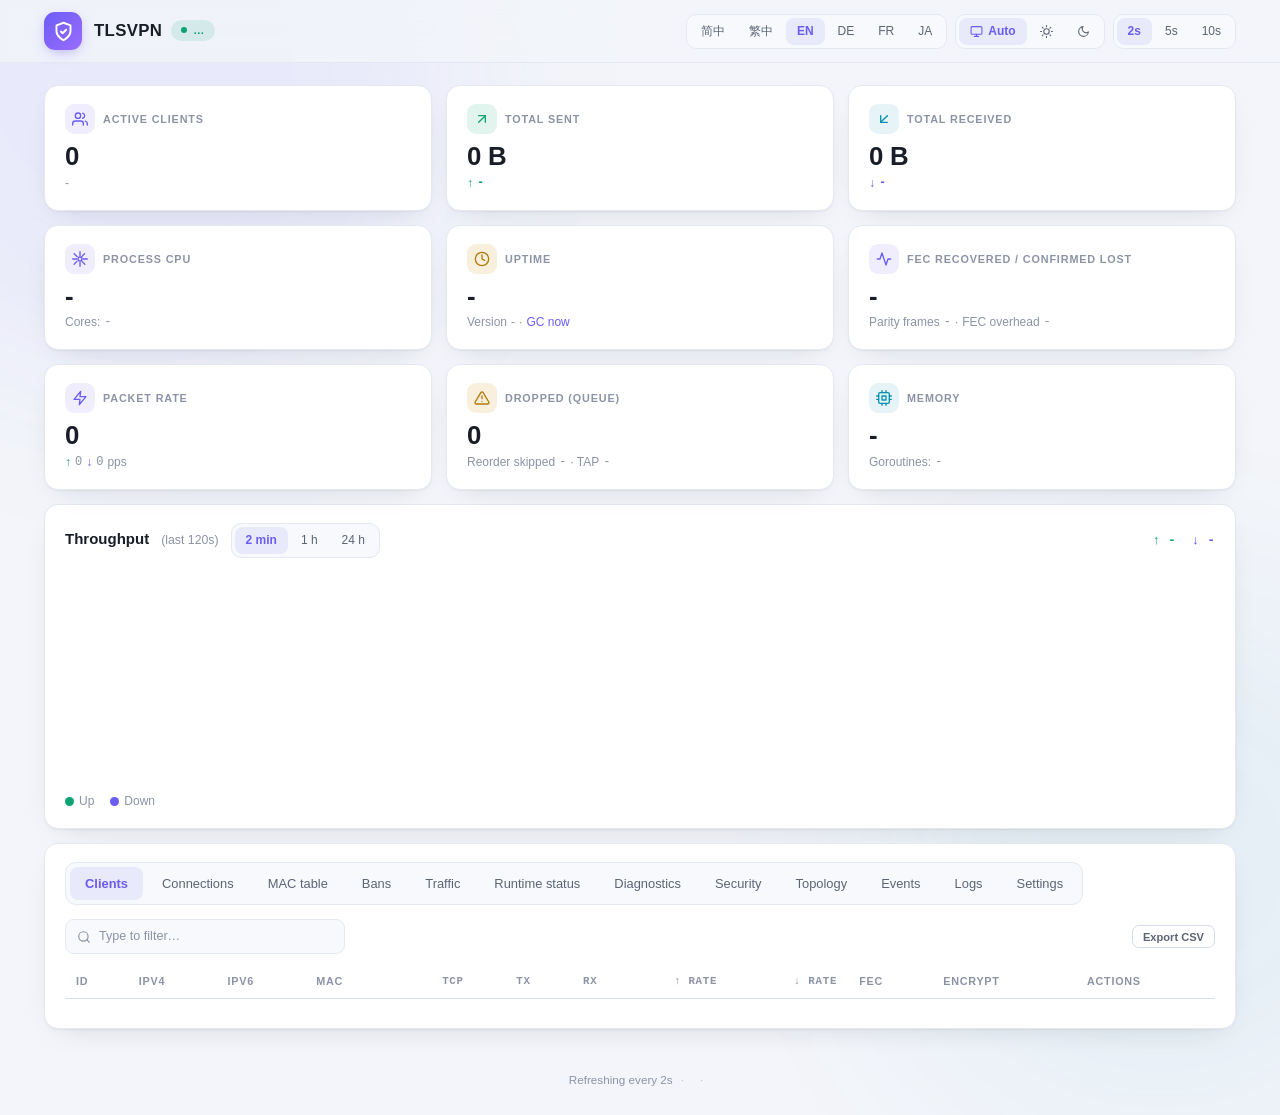
==== webui/index.html @ 80bca7d4 "feat(webui): align Rust dashboard with Go frontend" ====
<!DOCTYPE html>
<html lang="zh-CN" data-theme="dark">
<head>
<meta charset="UTF-8">
<meta name="viewport" content="width=device-width, initial-scale=1">
<title>tlsvpn Dashboard</title>
<link rel="stylesheet" href="style.css">
  <link rel="icon" href="/favicon.ico" sizes="any">
</head>
<body>
<div id="toasts" aria-live="polite"></div>
<header class="topbar">
  <div class="topbar-inner">
    <div class="brand">
      <div class="logo">
        <svg viewBox="0 0 24 24" fill="none" stroke-width="2.2" stroke-linecap="round" stroke-linejoin="round">
          <path d="M12 22s8-4 8-10V5l-8-3-8 3v7c0 6 8 10 8 10z"/><path d="M9 12l2 2 4-4"/>
        </svg>
      </div>
      <div class="brand-txt">
        <div class="brand-name">TLSVPN <span class="chip mode" id="mode-chip"><span class="cdot"></span><span id="mode">…</span></span></div>
        <div class="brand-meta"><small id="meta"></small></div>
      </div>
    </div>
    <button class="menu-btn" id="menu-btn" data-i18n-title="menu_tip" aria-label="menu">
      <svg viewBox="0 0 24 24"><circle cx="5" cy="12" r="1.8"/><circle cx="12" cy="12" r="1.8"/><circle cx="19" cy="12" r="1.8"/></svg>
    </button>
    <div class="topctl" id="topctl">
      <div class="seg" id="lang-seg">
        <button data-v="zh-CN" onclick="setLang('zh-CN')">简中</button>
        <button data-v="zh-TW" onclick="setLang('zh-TW')">繁中</button>
        <button data-v="en" onclick="setLang('en')">EN</button>
        <button data-v="de" onclick="setLang('de')">DE</button>
        <button data-v="fr" onclick="setLang('fr')">FR</button>
        <button data-v="ja" onclick="setLang('ja')">JA</button>
      </div>
      <div class="seg" id="theme-seg" data-i18n-title="theme_tip">
        <button data-v="system" onclick="setTheme('system')">
          <svg viewBox="0 0 24 24"><rect x="2" y="3" width="20" height="14" rx="2"/><line x1="8" y1="21" x2="16" y2="21"/><line x1="12" y1="17" x2="12" y2="21"/></svg>
          <span data-i18n="theme.sys">-</span>
        </button>
        <button data-v="light" onclick="setTheme('light')">
          <svg viewBox="0 0 24 24"><circle cx="12" cy="12" r="5"/><line x1="12" y1="1" x2="12" y2="3"/><line x1="12" y1="21" x2="12" y2="23"/><line x1="4.22" y1="4.22" x2="5.64" y2="5.64"/><line x1="18.36" y1="18.36" x2="19.78" y2="19.78"/><line x1="1" y1="12" x2="3" y2="12"/><line x1="21" y1="12" x2="23" y2="12"/><line x1="4.22" y1="19.78" x2="5.64" y2="18.36"/><line x1="18.36" y1="5.64" x2="19.78" y2="4.22"/></svg>
        </button>
        <button data-v="dark" onclick="setTheme('dark')">
          <svg viewBox="0 0 24 24"><path d="M21 12.79A9 9 0 1 1 11.21 3 7 7 0 0 0 21 12.79z"/></svg>
        </button>
      </div>
      <div class="seg" id="refresh-seg" data-i18n-title="refresh_tip">
        <button data-v="2" onclick="setRefresh(2)">2s</button>
        <button data-v="5" onclick="setRefresh(5)">5s</button>
        <button data-v="10" onclick="setRefresh(10)">10s</button>
      </div>
    </div>
  </div>
</header>

<main class="wrap">

  <div class="kpis">
    <div class="card kpi-card">
      <div class="kpi-top"><span class="kpi-ico violet"><svg viewBox="0 0 24 24"><path d="M17 21v-2a4 4 0 0 0-4-4H5a4 4 0 0 0-4 4v2"/><circle cx="9" cy="7" r="4"/><path d="M23 21v-2a4 4 0 0 0-3-3.87"/><path d="M16 3.13a4 4 0 0 1 0 7.75"/></svg></span><span class="kpi-label" data-i18n="kpi.active">-</span></div>
      <div class="kpi-val" id="active-clients">0</div>
      <div class="kpi-sub" id="conns-sub">-</div>
    </div>
    <div class="card kpi-card kpi-link" data-goto="traffic" data-i18n-title="goto.traffic">
      <div class="kpi-top"><span class="kpi-ico green"><svg viewBox="0 0 24 24"><line x1="7" y1="17" x2="17" y2="7"/><polyline points="7 7 17 7 17 17"/></svg></span><span class="kpi-label" data-i18n="kpi.tx">-</span><span class="kpi-go"><svg viewBox="0 0 24 24"><path d="M5 12h14"/><path d="M13 6l6 6-6 6"/></svg></span></div>
      <div class="kpi-val" id="total-tx">0 B</div>
      <div class="kpi-sub"><span class="arr-up">↑</span> <span class="num speed" id="total-tx-speed">-</span></div>
    </div>
    <div class="card kpi-card kpi-link" data-goto="traffic" data-i18n-title="goto.traffic">
      <div class="kpi-top"><span class="kpi-ico cyan"><svg viewBox="0 0 24 24"><line x1="17" y1="7" x2="7" y2="17"/><polyline points="17 17 7 17 7 7"/></svg></span><span class="kpi-label" data-i18n="kpi.rx">-</span><span class="kpi-go"><svg viewBox="0 0 24 24"><path d="M5 12h14"/><path d="M13 6l6 6-6 6"/></svg></span></div>
      <div class="kpi-val" id="total-rx">0 B</div>
      <div class="kpi-sub"><span class="arr-down">↓</span> <span class="num speed dn" id="total-rx-speed">-</span></div>
    </div>
    <div class="card kpi-card">
      <div class="kpi-top"><span class="kpi-ico violet"><svg viewBox="0 0 24 24"><circle cx="12" cy="12" r="3"/><path d="M12 1v6m0 10v6m11-11h-6M7 12H1m17.78-7.78l-4.24 4.24m-7.08 7.08l-4.24 4.24m16.02 0l-4.24-4.24m-7.08-7.08L3.22 4.22"/></svg></span><span class="kpi-label" data-i18n="kpi.cpu">-</span></div>
      <div class="kpi-val" id="cpu-kpi">-</div>
      <div class="kpi-sub"><span data-i18n="kpi.cores">-</span> <span class="num" id="cores">-</span></div>
    </div>
    <div class="card kpi-card">
      <div class="kpi-top"><span class="kpi-ico amber"><svg viewBox="0 0 24 24"><circle cx="12" cy="12" r="10"/><polyline points="12 6 12 12 16 14"/></svg></span><span class="kpi-label" data-i18n="kpi.uptime">-</span></div>
      <div class="kpi-val" id="uptime">-</div>
      <div class="kpi-sub"><span data-i18n="kpi.version">-</span> <span id="ver">-</span> · <a href="#" onclick="doAction('gc');return false;" data-i18n="kpi.gc">-</a></div>
    </div>
    <div class="card kpi-card">
      <div class="kpi-top"><span class="kpi-ico violet"><svg viewBox="0 0 24 24"><polyline points="22 12 18 12 15 21 9 3 6 12 2 12"/></svg></span><span class="kpi-label" data-i18n="kpi.fec">-</span></div>
      <div class="kpi-val" id="fec-kpi">-</div>
      <div class="kpi-sub"><span data-i18n="kpi.parity">-</span> <span class="num" id="parity">-</span> · <span data-i18n="kpi.overhead">-</span> <span class="num" id="fec-overhead">-</span></div>
    </div>
    <div class="card kpi-card">
      <div class="kpi-top"><span class="kpi-ico violet"><svg viewBox="0 0 24 24"><polygon points="13 2 3 14 12 14 11 22 21 10 12 10 13 2"/></svg></span><span class="kpi-label" data-i18n="kpi.pps">-</span></div>
      <div class="kpi-val" id="k-pps">0</div>
      <div class="kpi-sub"><span class="arr-up">↑</span> <span class="num" id="pps-up">0</span> <span class="arr-down">↓</span> <span class="num" id="pps-down">0</span> <span class="dim">pps</span></div>
    </div>
    <div class="card kpi-card kpi-link" data-goto="logs" data-log-filter="error" data-i18n-title="goto.logs">
      <div class="kpi-top"><span class="kpi-ico amber"><svg viewBox="0 0 24 24"><path d="M10.29 3.86L1.82 18a2 2 0 0 0 1.71 3h16.94a2 2 0 0 0 1.71-3L13.71 3.86a2 2 0 0 0-3.42 0z"/><line x1="12" y1="9" x2="12" y2="13"/><line x1="12" y1="17" x2="12.01" y2="17"/></svg></span><span class="kpi-label" data-i18n="kpi.dropped">-</span><span class="kpi-go"><svg viewBox="0 0 24 24"><path d="M5 12h14"/><path d="M13 6l6 6-6 6"/></svg></span></div>
      <div class="kpi-val" id="k-dropped">0</div>
      <div class="kpi-sub"><span data-i18n="kpi.reorder">-</span> <span class="num" id="reorder-skipped">-</span> · TAP <span class="num" id="tap-errors">-</span></div>
    </div>
    <div class="card kpi-card">
      <div class="kpi-top"><span class="kpi-ico cyan"><svg viewBox="0 0 24 24"><rect x="4" y="4" width="16" height="16" rx="2"/><rect x="9" y="9" width="6" height="6"/><line x1="9" y1="1" x2="9" y2="4"/><line x1="15" y1="1" x2="15" y2="4"/><line x1="9" y1="20" x2="9" y2="23"/><line x1="15" y1="20" x2="15" y2="23"/><line x1="20" y1="9" x2="23" y2="9"/><line x1="20" y1="14" x2="23" y2="14"/><line x1="1" y1="9" x2="4" y2="9"/><line x1="1" y1="14" x2="4" y2="14"/></svg></span><span class="kpi-label" data-i18n="kpi.mem">-</span></div>
      <div class="kpi-val" id="mem">-</div>
      <div class="kpi-sub"><span data-i18n="kpi.goroutines">-</span> <span class="num" id="goroutines">-</span></div>
    </div>
    <div class="card kpi-card" id="ippool-card" style="display:none">
      <div class="kpi-top"><span class="kpi-ico green"><svg viewBox="0 0 24 24"><polygon points="12 2 2 7 12 12 22 7 12 2"/><polyline points="2 17 12 22 22 17"/><polyline points="2 12 12 17 22 12"/></svg></span><span class="kpi-label" data-i18n="kpi.pool">-</span></div>
      <div class="kpi-val" id="ippool-kpi">-</div>
      <div class="kpi-sub"><span data-i18n="kpi.v6used">-</span> <span class="num" id="v6used">-</span></div>
    </div>
    <div class="card kpi-card" id="pad-card" style="display:none">
      <div class="kpi-top"><span class="kpi-ico cyan"><svg viewBox="0 0 24 24"><rect x="3" y="3" width="7" height="7" rx="1"/><rect x="14" y="3" width="7" height="7" rx="1" stroke-dasharray="3 2"/><rect x="3" y="14" width="7" height="7" rx="1"/><rect x="14" y="14" width="7" height="7" rx="1" stroke-dasharray="3 2"/></svg></span><span class="kpi-label" data-i18n="ov.pad_kpi">-</span></div>
      <div class="kpi-val" id="pad-kpi">-</div>
      <div class="kpi-sub"><span data-i18n="ov.pad_bytes">-</span> <span class="num" id="pad-bytes">-</span> / <span id="pad-mode">-</span></div>
    </div>
    <div class="card kpi-card" id="sess-card" style="display:none">
      <div class="kpi-top"><span class="kpi-ico green"><svg viewBox="0 0 24 24"><path d="M2 12a10 10 0 1 1 20 0 10 10 0 0 1-20 0z"/><path d="M12 2v10l7 4"/></svg></span><span class="kpi-label" data-i18n="ov.sessions">-</span></div>
      <div class="kpi-val" id="sess-kpi">-</div>
      <div class="kpi-sub"><span data-i18n="ov.reconnect">-</span> <span class="num" id="reconn-kpi">-</span></div>
    </div>
  </div>

  <div id="alertbar" class="alertbar" style="display:none">
    <svg viewBox="0 0 24 24"><path d="M10.29 3.86L1.82 18a2 2 0 0 0 1.71 3h16.94a2 2 0 0 0 1.71-3L13.71 3.86a2 2 0 0 0-3.42 0z"/><line x1="12" y1="9" x2="12" y2="13"/><line x1="12" y1="17" x2="12.01" y2="17"/></svg>
    <span id="alertbar-txt"></span>
    <span class="alertbar-cnt mono" id="alertbar-cnt"></span>
    <button class="alertbar-x" id="alertbar-x" aria-label="dismiss">×</button>
  </div>

  <section class="card chart-card">
    <div class="chart-head">
      <h2 class="card-title" data-i18n="chart.title">-</h2>
      <span class="dim" style="font-size:.82em" data-i18n="chart.win">-</span>
      <div class="seg" id="range-seg">
        <button data-v="2m" class="on" onclick="setRange('2m')" data-i18n="chart.r2m">-</button>
        <button data-v="1h" onclick="setRange('1h')" data-i18n="chart.r1h">-</button>
        <button data-v="24h" onclick="setRange('24h')" data-i18n="chart.r24h">-</button>
      </div>
      <div class="chart-live mono"><span class="arr-up">↑ <span id="live-up">-</span></span><span class="arr-down">↓ <span id="live-down">-</span></span></div>
    </div>
    <canvas id="chart" width="1160" height="216"></canvas>
    <div class="legend">
      <span><i class="dot" style="background:var(--up)"></i><span data-i18n="legend.up">-</span></span>
      <span><i class="dot" style="background:var(--down)"></i><span data-i18n="legend.down">-</span></span>
      <span id="legend-rtt" style="display:none"><i class="dot" style="background:var(--warn)"></i><span data-i18n="legend.rtt">-</span></span>
    </div>
  </section>

  <section class="card">
    <div class="tabs" id="tabs">
      <button class="on" data-pane="clients" data-i18n="tab.clients">-</button>
      <button data-pane="conns" data-i18n="tab.conns">-</button>
      <button data-pane="macs" data-i18n="tab.macs">-</button>
      <button data-pane="bans" data-i18n="tab.bans">-</button>
      <button data-pane="traffic" data-i18n="tab.traffic">-</button>
      <button data-pane="status" data-i18n="tab.status">-</button>
      <button data-pane="diag" data-i18n="tab.diag">-</button>
      <button data-pane="sec" data-i18n="tab.sc">-</button>
      <button data-pane="topo" data-i18n="tab.tp">-</button>
      <button data-pane="events" data-i18n="tab.ev">-</button>
      <button data-pane="logs" data-i18n="tab.logs">-</button>
      <button data-pane="settings" data-i18n="tab.settings">-</button>
    </div>

    <div class="pane on" id="pane-clients">
      <div class="toolbar">
        <div class="search" id="search-clients" data-i18n-title="filter_tip">
          <svg viewBox="0 0 24 24"><circle cx="11" cy="11" r="8"/><line x1="21" y1="21" x2="16.65" y2="16.65"/></svg>
          <input class="search-input" id="client-filter" data-i18n-ph="filter_ph">
          <button class="search-clear" onclick="clearFilter('clients')" aria-label="clear">×</button>
          <span class="search-count mono" id="client-count"></span>
        </div>
        <span class="spacer"></span>
        <button class="btn ghost sm" onclick="exportCSV('clients')" data-i18n="ov.export">-</button>
      </div>
      <div class="twrap"><table>
        <thead><tr><th data-sort="id" data-i18n="th.id">-</th><th data-sort="v4" data-i18n="th.v4">-</th><th class="hide-sm" data-i18n="th.v6">-</th><th class="hide-sm" data-i18n="th.mac">-</th><th class="num" data-sort="tcp" data-i18n="th.tcp">-</th><th class="num" data-sort="tx" data-i18n="th.tx">-</th><th class="num" data-sort="rx" data-i18n="th.rx">-</th><th class="num" data-sort="txs" data-i18n="th.txs">-</th><th class="num" data-sort="rxs" data-i18n="th.rxs">-</th><th class="hide-sm" data-i18n="th.fec">-</th><th class="hide-sm" data-i18n="th.enc">-</th><th data-i18n="th.ops">-</th></tr></thead>
        <tbody id="clients-body"></tbody>
      </table></div>
      <div class="pager" id="pager-clients"></div>
    </div>

    <div class="pane" id="pane-conns">
      <div class="toolbar">
        <div class="search" id="search-conns" data-i18n-title="filter_tip">
          <svg viewBox="0 0 24 24"><circle cx="11" cy="11" r="8"/><line x1="21" y1="21" x2="16.65" y2="16.65"/></svg>
          <input class="search-input" id="conn-filter" data-i18n-ph="filter_ph">
          <button class="search-clear" onclick="clearFilter('conns')" aria-label="clear">×</button>
          <span class="search-count mono" id="conn-count"></span>
        </div>
        <span class="spacer"></span>
        <button class="btn ghost sm" onclick="exportCSV('conns')" data-i18n="ov.export">-</button>
      </div>
      <div class="statstrip" id="conn-quality"></div>
      <div class="twrap"><table>
        <thead><tr><th data-sort="owner" data-i18n="th.owner">-</th><th class="hide-srv" data-sort="target" data-i18n="th.target">-</th><th data-sort="remote" data-i18n="th.remote">-</th><th data-i18n="th.state">-</th><th class="num" data-sort="rtt" data-i18n="th.rtt">-</th><th class="num" data-sort="tx" data-i18n="th.tx">-</th><th class="num" data-sort="rx" data-i18n="th.rx">-</th><th class="hide-sm num" data-sort="txs" data-i18n="th.txs">-</th><th class="hide-sm num" data-sort="rxs" data-i18n="th.rxs">-</th><th class="hide-sm" data-i18n="th.sni">-</th><th class="hide-sm num" data-sort="age" data-i18n="th.age">-</th><th class="hide-sm" data-i18n="th.epoch">-</th><th class="hide-sm" data-i18n="th.enc">-</th><th class="hide-sm" data-i18n="th.fec">-</th><th class="hide-sm" data-i18n="th.brutal">-</th><th class="hide-sm" data-i18n="th.err">-</th><th data-i18n="th.ops">-</th></tr></thead>
        <tbody id="conns-body"></tbody>
      </table></div>
      <div class="pager" id="pager-conns"></div>
    </div>

    <div class="pane" id="pane-macs">
      <div class="toolbar">
        <div class="search" id="search-macs" data-i18n-title="filter_tip">
          <svg viewBox="0 0 24 24"><circle cx="11" cy="11" r="8"/><line x1="21" y1="21" x2="16.65" y2="16.65"/></svg>
          <input class="search-input" id="mac-filter" data-i18n-ph="filter_ph">
          <button class="search-clear" onclick="clearFilter('macs')" aria-label="clear">×</button>
          <span class="search-count mono" id="mac-count"></span>
        </div>
      </div>
      <div class="twrap"><table>
        <thead><tr><th data-i18n="th.mac">-</th><th data-i18n="m.port">-</th><th data-i18n="m.seen">-</th></tr></thead>
        <tbody id="macs-body"></tbody>
      </table></div>
      <div class="pager" id="pager-macs"></div>
    </div>

    <div class="pane" id="pane-bans">
      <div class="toolbar">
        <input class="input" id="ban-id" data-i18n-ph="bans.id_ph" style="width:230px">
        <input class="input" id="ban-min" data-i18n-ph="bans.min_ph" style="width:170px">
        <button class="btn primary" onclick="addBan()" data-i18n="bans.add">-</button>
        <button class="btn ghost" onclick="fetchStats()" data-i18n="bans.refresh">-</button>
      </div>
      <div class="twrap"><table>
        <thead><tr><th data-i18n="th.id">-</th><th data-i18n="bans.left">-</th><th data-i18n="th.ops">-</th></tr></thead>
        <tbody id="bans-body"></tbody>
      </table></div>
      <div class="pager" id="pager-bans"></div>
    </div>

    <div class="pane" id="pane-traffic">
      <div class="toolbar">
        <label class="lbl"><span data-i18n="tr.client">-</span>
          <select id="tr-client" class="sel" onchange="renderTrafficView()" style="max-width:260px">
            <option value="" data-i18n="tr.all">-</option>
          </select>
        </label>
        <span class="spacer"></span>
        <button class="btn ghost sm" onclick="exportCSV('traffic')" data-i18n="ov.export">-</button>
      </div>
      <div class="st-grid" style="margin-bottom:14px">
        <div class="st-block">
          <div class="kpi-top"><span class="kpi-ico green"><svg viewBox="0 0 24 24"><line x1="7" y1="17" x2="17" y2="7"/><polyline points="7 7 17 7 17 17"/></svg></span><span class="kpi-label" data-i18n="tr.today_up">-</span></div>
          <div class="kpi-val" id="tr-up">0 B</div>
        </div>
        <div class="st-block">
          <div class="kpi-top"><span class="kpi-ico cyan"><svg viewBox="0 0 24 24"><line x1="17" y1="7" x2="7" y2="17"/><polyline points="17 17 7 17 7 7"/></svg></span><span class="kpi-label" data-i18n="tr.today_down">-</span></div>
          <div class="kpi-val" id="tr-down">0 B</div>
        </div>
        <div class="st-block">
          <div class="kpi-top"><span class="kpi-ico amber"><svg viewBox="0 0 24 24"><polyline points="22 12 18 12 15 21 9 3 6 12 2 12"/></svg></span><span class="kpi-label" data-i18n="tr.today_total">-</span></div>
          <div class="kpi-val" id="tr-total">0 B</div>
        </div>
      </div>
      <div class="chart-head">
        <h3 class="card-title" data-i18n="tr.daily">-</h3>
        <span class="dim" style="font-size:.82em" id="tr-caption"></span>
        <div class="legend" style="margin-left:auto;margin-top:0">
          <span><i class="dot" style="background:var(--up)"></i><span data-i18n="tr.up">-</span></span>
          <span><i class="dot" style="background:var(--down)"></i><span data-i18n="tr.down">-</span></span>
        </div>
      </div>
      <canvas id="traffic-chart" height="220"></canvas>
      <div class="twrap" style="margin-top:12px"><table>
        <thead><tr><th data-sort="date" data-i18n="tr.date">-</th><th class="num" data-sort="up" data-i18n="tr.up">-</th><th class="num" data-sort="down" data-i18n="tr.down">-</th><th class="num" data-sort="total" data-i18n="tr.total">-</th></tr></thead>
        <tbody id="traffic-body"></tbody>
      </table></div>
      <div class="pager" id="pager-traffic"></div>
    </div>

    <div class="pane" id="pane-status">
      <div id="status-restart" class="warnbar" style="display:none"></div>
      <div class="st-grid st-cols">
        <div class="st-block"><h3 data-i18n="stt.brutal">-</h3><div class="twrap"><table class="kv" id="st-brutal"></table></div></div>
        <div class="st-block"><h3 data-i18n="stt.negt">-</h3><div class="twrap"><table class="kv" id="st-neg"></table></div></div>
        <div class="st-block"><h3 data-i18n="stt.host">-</h3><div class="twrap"><table class="kv" id="st-sys"></table></div></div>
        <div class="st-block"><h3 data-i18n="stt.cfg">-</h3><div class="twrap"><table class="kv" id="st-cfg"></table></div></div>
        <!-- 下面几块与上面共用同一个列容器。st-cols 是 CSS 多栏，每个容器各自独立
             平衡高度；拆成两个容器时前一组末尾会空出一整列，新块只能整体挤到下一行 -->
        <div class="st-block"><h3 id="st-pad-h" data-i18n="ov.pad_kpi">-</h3><div class="twrap"><table class="kv" id="st-pad"></table></div></div>
        <div class="st-block"><h3 id="st-protect-h" data-i18n="ov.protect">-</h3><div class="twrap"><table class="kv" id="st-protect"></table></div><div class="twrap" style="margin-top:8px"><table class="kv" id="st-psk"></table></div></div>
        <div class="st-block"><h3 data-i18n="ov.hooks">-</h3><div class="twrap"><table class="kv" id="st-hooks"></table></div></div>
        <div class="st-block"><h3 id="st-routes-h" data-i18n="ov.routes">-</h3><div class="twrap"><table class="kv mono" id="st-routes"></table></div></div>
        <div class="st-block"><h3 data-i18n="ov.tap">-</h3><div class="twrap"><table class="kv" id="st-tap"></table></div></div>
      </div>
    </div>

    <!-- 诊断中心：健康度环 + 分类自检清单。检查项全部取自最近一次 /api/stats
         快照（clients/server_conns/fec/reorder/protect/system/cfg…）加本地算的读数，
         不新增端点、不发额外请求；阈值与"概览"页顶部异常提醒条同源 -->
    <div class="pane" id="pane-diag">
      <div class="dg-wrap">
        <div class="dg-score">
          <div class="dg-ring">
            <svg viewBox="0 0 120 120" width="120" height="120" aria-hidden="true">
              <circle class="dg-bg" cx="60" cy="60" r="50"/>
              <circle class="dg-fg" id="dg-ring-fg" cx="60" cy="60" r="50"/>
            </svg>
            <div class="dg-ring-c">
              <div class="dg-score-n" id="dg-score-n">-</div>
              <div class="dg-score-l" data-i18n="dg.score">-</div>
            </div>
          </div>
          <div class="dg-verdict" id="dg-verdict">-</div>
          <div class="dg-chips" id="dg-chips"></div>
          <div class="dg-meta">
            <span id="dg-total">-</span>
            <span id="dg-updated" class="dim">-</span>
          </div>
        </div>
        <div class="dg-grid" id="dg-grid"></div>
      </div>
    </div>

    <!-- 安全中心：与诊断中心同源（最近一次 /api/stats 快照），取向不同——
         诊断问"有没有东西坏了"，这里问"每一项防护现在是不是开着、有没有被试探过"。
         结构复用诊断中心的 dg-* 样式，只换数据源与文案；
         布尔开关一律三态（开/关/字段缺位），缺位判不适用而不当漏洞 -->
    <div class="pane" id="pane-sec">
      <div class="dg-wrap">
        <div class="dg-score">
          <div class="dg-ring">
            <svg viewBox="0 0 120 120" width="120" height="120" aria-hidden="true">
              <circle class="dg-bg" cx="60" cy="60" r="50"/>
              <circle class="dg-fg" id="sc-ring-fg" cx="60" cy="60" r="50"/>
            </svg>
            <div class="dg-ring-c">
              <div class="dg-score-n" id="sc-score-n">-</div>
              <div class="dg-score-l" data-i18n="sc.score">-</div>
            </div>
          </div>
          <div class="dg-verdict" id="sc-verdict">-</div>
          <div class="dg-chips" id="sc-chips"></div>
          <div class="dg-meta">
            <span id="sc-total">-</span>
            <span id="sc-updated" class="dim">-</span>
          </div>
        </div>
        <div class="dg-grid" id="sc-grid"></div>
      </div>
    </div>

    <!-- 拓扑：同一份快照画成「端点 → 核心 → 出口」的关系图，不新增端点。
         服务端是「客户端 → 虚拟交换机 → TAP/内核路由」，客户端是「本机 → 多后端 → 对端」。
         节点上的加密/FEC/密钥代际/TLS/SNI 标记逐端点显示；
         服务端模式的客户端节点可点，复用客户端表的 data-open 抽屉 -->
    <div class="pane" id="pane-topo">
      <div class="toolbar">
        <span class="dim" data-i18n="tp.title">-</span>
        <span class="tp-mode" id="tp-mode">-</span>
        <span class="spacer"></span>
        <span class="dim" id="tp-meta"></span>
        <span class="dim mono" id="tp-updated">-</span>
      </div>
      <div id="tpo" class="tpo"></div>
    </div>

    <!-- 事件流：默认走 SSE 长连接（/api/events，先回放积压再转实时），
         启用 -web-auth 时浏览器 EventSource 带不了 Authorization 头、连续失败两次后
         自动回退成 2.5s 一次的增量快照轮询；事件本体在后端内存环形缓冲里 -->
    <div class="pane" id="pane-events">
      <div class="toolbar">
        <span class="ev-live" id="ev-live"><span class="ev-pulse"></span><span id="ev-live-t">-</span></span>
        <div class="seg" id="ev-seg">
          <button class="on" data-evlvl="all" onclick="setEvLvl('all')" data-i18n="ev.all">-</button>
          <button data-evlvl="info" onclick="setEvLvl('info')" data-i18n="ev.info">-</button>
          <button data-evlvl="warn" onclick="setEvLvl('warn')" data-i18n="ev.warn">-</button>
          <button data-evlvl="error" onclick="setEvLvl('error')" data-i18n="ev.error">-</button>
        </div>
        <span class="spacer"></span>
        <span class="dim mono" id="ev-count"></span>
        <button class="btn ghost sm" onclick="clearEvents()" data-i18n="ev.clear">-</button>
      </div>
      <div id="evbox" class="evbox"></div>
    </div>

    <div class="pane" id="pane-logs">
      <div class="toolbar">
        <label class="lbl"><span data-i18n="logs.level">-</span>
          <select id="loglevel" class="sel" onchange="setLogLevel(this.value)">
            <option value="debug">debug</option><option value="info">info</option>
            <option value="warn">warn</option><option value="error">error</option>
          </select>
        </label>
        <label class="lbl"><input type="checkbox" id="autoscroll" class="switch" checked> <span data-i18n="logs.autoscroll">-</span></label>
        <div class="search" style="width:230px">
          <svg viewBox="0 0 24 24"><circle cx="11" cy="11" r="8"/><line x1="21" y1="21" x2="16.65" y2="16.65"/></svg>
          <input class="search-input" id="log-filter" data-i18n-ph="filter_ph">
          <button class="search-clear" id="log-filter-clear" aria-label="clear">×</button>
          <span class="search-count mono" id="log-count"></span>
        </div>
        <span class="spacer"></span>
        <button class="btn ghost sm" onclick="clearLog()" data-i18n="logs.clear">-</button>
        <button class="btn ghost sm" onclick="downloadLog()" data-i18n="logs.download">-</button>
      </div>
      <div id="logbox" class="term"></div>
    </div>

    <div class="pane" id="pane-settings">
      <div class="toolbar">
        <span class="status-txt" style="flex:1" data-i18n="set.hint">-</span>
        <button class="btn ghost" onclick="loadConfig()" data-i18n="set.load">-</button>
        <button class="btn ghost" onclick="saveConfig(false)" data-i18n="set.save">-</button>
        <button class="btn primary" onclick="saveConfig(true)" data-i18n="set.apply">-</button>
        <span id="cfg-status" class="status-txt"></span>
      </div>
      <textarea id="cfg-editor" class="editor" spellcheck="false"></textarea>
    </div>
  </section>
</main>

  <!-- 客户端详情抽屉：点客户端表任意行从右侧展开身份 / 流量 / 连接 / 安全四块。
       内容全部来自同一次 /api/stats 快照（clients、server_conns、client_traffic）
       加本地算的速率差，不额外发请求；抽屉开着时每个轮询周期跟着刷新 -->
  <div class="drawer-mask" id="drawer-mask"></div>
  <aside class="drawer" id="drawer" role="dialog" aria-modal="true" aria-labelledby="drawer-title">
    <div class="drawer-head">
      <div class="dc-head-top" id="drawer-head"></div>
      <button class="drawer-x" data-act="close" aria-label="close">×</button>
    </div>
    <div class="drawer-acts" id="drawer-acts"></div>
    <div class="drawer-body" id="drawer-body"></div>
  </aside>

<footer><span id="footer-text"></span><span class="sep">·</span><span id="updated-at"></span><span class="sep">·</span><span id="tls-flag"></span></footer>
<script src="app.js"></script>
<script src="zh-tw.js"></script>
<script src="frameviz.js"></script>
<script src="frameviz-zh-tw.js"></script>
</body>
</html>
---- webui/style.css ----
:root{
  --bg:#0a0e16; --card:#151c2e; --card2:#101727; --term:#0a0f1a;
  --border:#25304a; --border2:#33415f; --grid:#1e2739;
  --fg:#e8ecf4; --muted:#9aa2b5; --sub:#6c7488;
  --accent:#8b7bff; --accent-soft:rgba(139,123,255,.14);
  --up:#3ddba4; --up-soft:rgba(61,219,164,.13);
  --down:#8b7bff; --down-soft:rgba(139,123,255,.14);
  --warn:#f2c94c; --warn-soft:rgba(242,201,76,.12);
  --err:#ff6b8b; --err-soft:rgba(255,107,139,.12);
  --cyan:#38cfe8; --cyan-soft:rgba(56,207,232,.13);
  --amber:#f0b13e; --amber-soft:rgba(240,177,62,.13);
  --off:#39415a; --offfg:#8b93a7;
  --grad:linear-gradient(135deg,#6d5df6 0%,#9a6bff 100%);
  --shadow:0 1px 2px rgba(0,0,0,.35),0 10px 30px -14px rgba(0,0,0,.55);
  --glow1:rgba(109,93,246,.16); --glow2:rgba(56,207,232,.10);
}
:root[data-theme=light]{
  --bg:#f3f5fa; --card:#ffffff; --card2:#f7f9fd; --term:#f8fafd;
  --border:#e4e8f1; --border2:#d5dbe8; --grid:#e8ecf4;
  --fg:#181d27; --muted:#5c6474; --sub:#8b93a5;
  --accent:#6a5cf5; --accent-soft:rgba(106,92,245,.10);
  --up:#0da271; --up-soft:rgba(13,162,113,.12);
  --down:#6a5cf5; --down-soft:rgba(106,92,245,.10);
  --warn:#9a6d00; --warn-soft:rgba(214,158,46,.16);
  --err:#d3315a; --err-soft:rgba(211,49,90,.10);
  --cyan:#0891b2; --cyan-soft:rgba(8,145,178,.10);
  --amber:#b47a07; --amber-soft:rgba(214,158,46,.16);
  --off:#e6eaf2; --offfg:#7d8595;
  --shadow:0 1px 2px rgba(16,24,40,.05),0 10px 30px -16px rgba(16,24,40,.18);
  --glow1:rgba(106,92,245,.07); --glow2:rgba(8,145,178,.05);
}
*{box-sizing:border-box}
html{scrollbar-color:var(--border2) transparent}
body{
  font-family:-apple-system,BlinkMacSystemFont,"Segoe UI",Roboto,"Helvetica Neue",Arial,"PingFang SC","Microsoft YaHei",sans-serif;
  background:var(--bg); color:var(--fg); margin:0; font-size:15px; line-height:1.5;
  -webkit-font-smoothing:antialiased;
}
body::before,body::after{content:""; position:fixed; z-index:-1; border-radius:50%; filter:blur(90px); pointer-events:none}
body::before{width:640px;height:640px;left:-180px;top:-260px;background:var(--glow1)}
body::after{width:560px;height:560px;right:-160px;bottom:-240px;background:var(--glow2)}
.mono,code{font-family:ui-monospace,"Cascadia Mono",Consolas,"SF Mono",Menlo,monospace;font-variant-numeric:tabular-nums}
.dim{color:var(--sub)}

/* ---------- 顶栏 ---------- */
.topbar{
  position:sticky;top:0;z-index:50;
  background:var(--bg);
  background:color-mix(in srgb,var(--bg) 78%,transparent);
  backdrop-filter:blur(14px);-webkit-backdrop-filter:blur(14px);
  border-bottom:1px solid var(--border);
}
.topbar-inner{max-width:1240px;margin:0 auto;padding:12px 24px;display:flex;align-items:center;gap:16px;flex-wrap:wrap}
.brand{display:flex;align-items:center;gap:12px;min-width:0}
.logo{
  width:38px;height:38px;border-radius:11px;background:var(--grad);flex:none;
  display:flex;align-items:center;justify-content:center;
  box-shadow:0 4px 14px -4px rgba(109,93,246,.55);
}
.logo svg{width:21px;height:21px;stroke:#fff}
.brand-txt{min-width:0}
.brand-name{display:flex;align-items:center;gap:9px;font-weight:700;font-size:1.12em;letter-spacing:.02em}
.brand-meta{color:var(--sub);font-size:.78em;margin-top:1px;white-space:nowrap;overflow:hidden;text-overflow:ellipsis}
.chip{display:inline-flex;align-items:center;gap:6px;padding:2.5px 10px;border-radius:999px;font-size:.66em;font-weight:700;letter-spacing:.09em}
.chip .cdot{width:6px;height:6px;border-radius:50%;background:currentColor;animation:pulse 2.2s infinite}
@keyframes pulse{0%,100%{opacity:1}50%{opacity:.35}}
.chip.mode{background:var(--up-soft);color:var(--up)}
.chip.mode.client{background:var(--cyan-soft);color:var(--cyan)}
.topctl{margin-left:auto;display:flex;gap:8px;align-items:center;flex-wrap:wrap}
/* 窄屏收纳：三段控件折进右上角可展开菜单，不再把顶栏撑成三行 */
.menu-btn{
  margin-left:auto;display:none;align-items:center;justify-content:center;
  width:34px;height:34px;border-radius:9px;flex:none;cursor:pointer;
  background:var(--card2);border:1px solid var(--border);color:var(--muted);
  transition:all .15s ease;
}
.menu-btn:hover{color:var(--fg);border-color:var(--border2)}
.menu-btn svg{width:16px;height:16px;fill:currentColor;stroke:none}
.seg{display:inline-flex;background:var(--card2);border:1px solid var(--border);border-radius:10px;padding:3px;gap:2px}
.seg button{
  border:none;background:transparent;color:var(--muted);font:inherit;font-size:.8em;
  padding:4.5px 11px;border-radius:8px;cursor:pointer;transition:all .15s ease;white-space:nowrap;
  display:inline-flex;align-items:center;gap:5px;
}
.seg button:hover{color:var(--fg)}
.seg button.on{background:var(--accent-soft);color:var(--accent);font-weight:600}
.seg svg{width:13px;height:13px;stroke:currentColor;fill:none;stroke-width:2;stroke-linecap:round;stroke-linejoin:round}

/* ---------- 布局与卡片 ---------- */
.wrap{max-width:1240px;margin:0 auto;padding:22px 24px 10px}
.card{background:var(--card);border:1px solid var(--border);border-radius:14px;box-shadow:var(--shadow),inset 0 1px 0 rgba(255,255,255,.03);padding:18px 20px;margin-bottom:14px}
.kpis{display:grid;grid-template-columns:repeat(auto-fit,minmax(min(340px,100%),1fr));gap:14px;margin-bottom:14px}
.kpi-card{display:flex;flex-direction:column;gap:2px;margin-bottom:0;transition:border-color .15s ease}
.kpi-card:hover{border-color:var(--border2)}
/* 可点击 KPI 卡：流量卡直达流量页，丢帧卡直达日志页 */
.kpi-link{cursor:pointer}
.kpi-link:hover{border-color:var(--accent);box-shadow:var(--shadow),0 0 0 1px var(--accent-soft)}
.kpi-link .kpi-go{margin-left:auto;color:var(--sub);opacity:0;transform:translateX(-4px);transition:opacity .15s ease,transform .15s ease;flex:none}
.kpi-link:hover .kpi-go{opacity:1;transform:none;color:var(--accent)}
.kpi-go svg{width:14px;height:14px;fill:none;stroke:currentColor;stroke-width:2;stroke-linecap:round;stroke-linejoin:round;display:block}
.kpi-top{display:flex;align-items:center;gap:8px;margin-bottom:6px}
.kpi-ico{width:30px;height:30px;border-radius:9px;flex:none;display:flex;align-items:center;justify-content:center}
.kpi-ico svg{width:16px;height:16px;fill:none;stroke-width:2;stroke-linecap:round;stroke-linejoin:round}
.kpi-ico.violet{background:var(--accent-soft)} .kpi-ico.violet svg{stroke:var(--accent)}
.kpi-ico.green{background:var(--up-soft)}     .kpi-ico.green svg{stroke:var(--up)}
.kpi-ico.cyan{background:var(--cyan-soft)}    .kpi-ico.cyan svg{stroke:var(--cyan)}
.kpi-ico.amber{background:var(--amber-soft)}  .kpi-ico.amber svg{stroke:var(--amber)}
.kpi-label{color:var(--sub);font-size:.72em;font-weight:600;letter-spacing:.08em;text-transform:uppercase}
.kpi-val{font-size:1.72em;font-weight:700;line-height:1.15;font-variant-numeric:tabular-nums;letter-spacing:-.01em}
.kpi-val small{font-size:.52em;color:var(--muted);font-weight:600}
.kpi-sub{color:var(--sub);font-size:.8em;display:flex;align-items:center;gap:4px;flex-wrap:wrap}
.kpi-sub a{color:var(--accent);text-decoration:none}
.kpi-sub a:hover{text-decoration:underline}
.arr-up{color:var(--up);font-weight:700}
.arr-down{color:var(--down);font-weight:700}
.num{font-family:ui-monospace,"Cascadia Mono",Consolas,monospace;font-variant-numeric:tabular-nums}

/* ---------- 图表 ---------- */
.chart-card{margin-bottom:14px}
.chart-head{display:flex;align-items:baseline;gap:12px;flex-wrap:wrap;margin-bottom:10px}
.card-title{font-size:1em;font-weight:650;margin:0}
.chart-live{margin-left:auto;display:flex;gap:16px;font-size:.86em;font-variant-numeric:tabular-nums}
.legend{display:flex;gap:16px;color:var(--sub);font-size:.8em;margin-top:8px;align-items:center}
.dot{display:inline-block;width:9px;height:9px;border-radius:50%;margin-right:5px;vertical-align:-1px}
#chart{width:100%;height:216px;display:block}
#traffic-chart{width:100%;height:220px;display:block}
#chart,#traffic-chart{cursor:crosshair;touch-action:pan-y}

/* ---------- 标签页 ---------- */
.tabs{display:flex;gap:4px;background:var(--card2);border:1px solid var(--border);border-radius:11px;padding:4px;width:fit-content;max-width:100%;overflow-x:auto;scrollbar-width:none;margin-bottom:14px}
.tabs::-webkit-scrollbar{display:none}
.tabs button{
  border:none;background:transparent;color:var(--muted);font:inherit;font-size:.86em;
  padding:7px 15px;border-radius:8px;cursor:pointer;transition:all .15s ease;white-space:nowrap;flex:none;
}
.tabs button:hover{color:var(--fg)}
.tabs button.on{background:var(--accent-soft);color:var(--accent);font-weight:650}
.pane{display:none}
.pane.on{display:block;animation:fadein .18s ease}
@keyframes fadein{from{opacity:0;transform:translateY(3px)}to{opacity:1;transform:none}}

/* ---------- 工具栏与搜索 ---------- */
.toolbar{display:flex;gap:8px;align-items:center;margin-bottom:10px;flex-wrap:wrap}
.toolbar .input{background:var(--card2);border:1px solid var(--border);color:var(--fg);border-radius:9px;padding:7px 12px;font:inherit;font-size:.84em;outline:none;transition:border-color .15s ease}
.toolbar .input:focus{border-color:var(--accent)}
.toolbar .input::placeholder{color:var(--sub)}
.search{
  display:flex;align-items:center;gap:8px;background:var(--card2);border:1px solid var(--border);
  border-radius:9px;padding:0 10px 0 11px;width:280px;max-width:100%;transition:border-color .15s ease;
}
.search:focus-within{border-color:var(--accent)}
.search>svg{width:14px;height:14px;stroke:var(--sub);fill:none;stroke-width:2;stroke-linecap:round;flex:none}
.search-input{flex:1;min-width:0;background:transparent;border:none;outline:none;color:var(--fg);font:inherit;font-size:.84em;padding:7px 0}
.search-input::placeholder{color:var(--sub)}
.search-clear{
  display:none;align-items:center;justify-content:center;border:none;background:var(--off);color:var(--offfg);
  border-radius:50%;width:16px;height:16px;font-size:11px;line-height:1;cursor:pointer;flex:none;padding:0;
}
.search-clear:hover{color:var(--fg)}
.search-clear.show{display:flex}
.search-count{color:var(--sub);font-size:.74em;flex:none}
mark{background:var(--accent-soft);color:var(--accent);border-radius:3px;padding:0 1px}
.lbl{display:flex;align-items:center;gap:6px;font-size:.84em;color:var(--sub)}
.spacer{flex:1}
/* 下拉框：原生 <select> 藏起来当取值来源，外观全部由下面的 .dl 触发按钮接管 */
.sel{appearance:none;-webkit-appearance:none;-moz-appearance:none;font:inherit;outline:none}
/* 下拉框弹层：原生 <select> 的弹层由操作系统绘制、CSS 染不上去（暗色面板配一个白底黑字菜单）。
   所以弹层自绘，select 留在 DOM 里继续当唯一取值来源——.dl-native 只把它缩成 1px 藏起来，
   选中项写回 select.value 再派一次 change，各处 onchange 调用方不用改 */
.dl{position:relative;display:inline-flex;align-items:center;max-width:100%}
.dl-native{
  position:absolute;width:1px;height:1px;margin:0;padding:0;border:0;
  opacity:0;visibility:hidden;overflow:hidden;pointer-events:none;
}
.dl-btn{
  position:relative;display:inline-flex;align-items:center;gap:8px;min-width:0;
  background-color:var(--card2);color:var(--fg);border:1px solid var(--border);border-radius:8px;
  padding:5px 10px;font:inherit;font-size:.9em;cursor:pointer;outline:none;
  transition:border-color .15s ease,box-shadow .15s ease;
}
.dl-btn:hover{border-color:var(--border2)}
.dl-btn:focus-visible,.dl-btn.on{border-color:var(--accent)}
.dl-btn:focus-visible{box-shadow:0 0 0 3px var(--accent-soft)}
/* .dl-lab 里藏一个 .dl-sz 撑子（最宽选项的文本），显示用 .dl-cur 绝对定位叠在上面：
   按钮宽度因此由最宽选项决定，切换选中项时右侧控件不会跟着挪 */
.dl-lab{position:relative;display:inline-block;min-width:0;overflow:hidden;text-overflow:ellipsis;white-space:nowrap}
.dl-sz{visibility:hidden;white-space:nowrap}
.dl-cur{position:absolute;left:0;top:0;right:0;overflow:hidden;text-overflow:ellipsis;white-space:nowrap}
.dl-arrow{flex:none;display:inline-flex;color:var(--sub);transition:transform .18s ease,color .15s ease}
.dl-btn.on .dl-arrow{transform:rotate(180deg);color:var(--accent)}
/* 固定定位 + 收起时移出屏幕：表格容器的 overflow-x 会裁掉 absolute 菜单；
   收起时仍保留布局（不是 display:none）才能在打开前量出宽度做翻转判断 */
.dl-menu{
  position:fixed;left:-9999px;top:0;z-index:200;
  background:var(--card);border:1px solid var(--border);border-radius:10px;
  box-shadow:0 14px 34px rgba(0,0,0,.34),0 3px 8px rgba(0,0,0,.2);
  padding:5px;max-height:min(320px,72vh);overflow-y:auto;overscroll-behavior:contain;
  visibility:hidden;pointer-events:none;
}
:root[data-theme=light] .dl-menu{box-shadow:0 14px 34px rgba(16,24,40,.16),0 3px 8px rgba(16,24,40,.10)}
.dl-menu.on{visibility:visible;pointer-events:auto;animation:dl-in .13s ease}
@keyframes dl-in{from{opacity:0;transform:translateY(-4px) scale(.985)}to{opacity:1;transform:none}}
.dl-opt{
  position:relative;display:flex;align-items:center;gap:8px;
  padding:6px 26px 6px 10px;border-radius:7px;
  font-size:.86em;line-height:1.45;color:var(--fg);cursor:pointer;
  white-space:nowrap;transition:background-color .1s ease,color .1s ease;
}
.dl-opt:hover{background:var(--card2)}
.dl-opt.hot{background:var(--accent-soft);color:var(--accent)}
.dl-opt.on{color:var(--accent);font-weight:600}
.dl-opt.disabled{opacity:.4;cursor:not-allowed}
.dl-tx{display:inline-block;max-width:100%;overflow:hidden;text-overflow:ellipsis;white-space:nowrap}
/* 勾选用 mask 画，颜色取 --accent，暗色/亮色主题下都跟着走 */
.dl-opt.on::after{
  content:'';position:absolute;right:9px;top:50%;transform:translateY(-50%);
  width:13px;height:13px;background-color:var(--accent);
  -webkit-mask:url("data:image/svg+xml,%3Csvg xmlns='http://www.w3.org/2000/svg' width='13' height='13' viewBox='0 0 13 13'%3E%3Cpath d='M2.5 6.6l2.8 2.8L10.6 3.6' stroke='%23000' stroke-width='1.9' fill='none' stroke-linecap='round' stroke-linejoin='round'/%3E%3C/svg%3E") no-repeat center/contain;
  mask:url("data:image/svg+xml,%3Csvg xmlns='http://www.w3.org/2000/svg' width='13' height='13' viewBox='0 0 13 13'%3E%3Cpath d='M2.5 6.6l2.8 2.8L10.6 3.6' stroke='%23000' stroke-width='1.9' fill='none' stroke-linecap='round' stroke-linejoin='round'/%3E%3C/svg%3E") no-repeat center/contain;
}
/* 开关：checkbox 换肤为 switch（保留原生语义与 checked 属性） */
.switch{
  appearance:none;-webkit-appearance:none;-moz-appearance:none;
  width:34px;height:19px;border-radius:999px;background:var(--off);
  position:relative;cursor:pointer;outline:none;margin:0;flex:none;vertical-align:middle;
  transition:background .18s ease;
}
.switch::before{
  content:"";position:absolute;left:2.5px;top:2.5px;width:14px;height:14px;border-radius:50%;
  background:#fff;box-shadow:0 1px 3px rgba(0,0,0,.3);transition:transform .18s ease;
}
.switch:checked{background:var(--accent)}
.switch:checked::before{transform:translateX(15px)}
.switch:focus-visible{box-shadow:0 0 0 3px var(--accent-soft)}
/* 滚动条：webkit 系细圆角主题化（Firefox 走 html 上的 scrollbar-color） */
::-webkit-scrollbar{width:10px;height:10px}
::-webkit-scrollbar-track{background:transparent}
::-webkit-scrollbar-thumb{
  background:var(--border2);border-radius:8px;
  border:2.5px solid transparent;background-clip:padding-box;
}
::-webkit-scrollbar-thumb:hover{background-color:var(--offfg)}
::-webkit-scrollbar-corner{background:transparent}

/* ---------- 表格 ---------- */
.twrap{overflow-x:auto;margin:0 -4px;padding:0 4px}
table{width:100%;border-collapse:collapse;margin-top:0}
th,td{padding:9px 11px;text-align:left;font-size:.86em;white-space:nowrap;border-bottom:1px solid var(--border)}
th{
  color:var(--sub);font-weight:600;font-size:.72em;letter-spacing:.07em;text-transform:uppercase;
  border-bottom:1px solid var(--border2);
}
/* 可排序表头：点击循环 降序 → 升序 → 取消，箭头由 data-arrow 属性承载 */
th.num{text-align:right}
th[data-sort]{cursor:pointer;user-select:none;transition:color .12s ease}
th[data-sort]:hover{color:var(--fg)}
th.sorted{color:var(--accent)}
th.sorted::after{content:attr(data-arrow);margin-left:4px;letter-spacing:0}
/* 服务端模式的连接表"目标"列恒为占位符，按模式整列隐藏，别白白占宽度 */
.twrap.srv-mode .hide-srv{display:none}
tbody tr{transition:background .12s ease}
tbody tr:hover{background:var(--card2)}
tbody tr:last-child td{border-bottom:none}
.speed{color:var(--up);font-weight:600}
.speed.dn{color:var(--down)}
td.dim{color:var(--sub)}
.badge{
  display:inline-flex;align-items:center;gap:5px;padding:2.5px 9px;border-radius:999px;
  font-size:.76em;font-weight:600;letter-spacing:.02em;
}
.badge::before{content:"";width:5px;height:5px;border-radius:50%;background:currentColor}
.b-on{background:var(--up-soft);color:var(--up)}
.b-dup{background:var(--warn-soft);color:var(--warn)}
.b-off{background:var(--off);color:var(--offfg)}
.btn{
  padding:5.5px 13px;border-radius:9px;border:1px solid transparent;cursor:pointer;
  font:inherit;font-size:.8em;font-weight:600;transition:all .15s ease;line-height:1.3;
}
.btn.primary{background:var(--grad);color:#fff;box-shadow:0 3px 12px -4px rgba(109,93,246,.5)}
.btn.primary:hover{filter:brightness(1.1)}
.btn.ghost{background:transparent;border-color:var(--border2);color:var(--muted)}
.btn.ghost:hover{color:var(--fg);border-color:var(--accent)}
.btn.danger{background:var(--err-soft);color:var(--err)}
.btn.danger:hover{filter:brightness(1.15)}
.btn.sm{padding:3.5px 10px;font-size:.74em;border-radius:7px}
/* 忙碌态：控制类请求发出后短暂禁用，避免连点重复触发 */
.btn.busy{opacity:.55;pointer-events:none;filter:saturate(.5)}
.empty{color:var(--sub);text-align:center;padding:38px 14px !important;font-size:.9em;white-space:normal}
.empty-ico{display:block;width:34px;height:34px;margin:0 auto 11px;fill:none;stroke:var(--offfg);stroke-width:1.5;stroke-linecap:round;stroke-linejoin:round;opacity:.7}
.empty-txt{margin-bottom:12px}

/* ---------- 表格分页：底部工具条，单页时整条不渲染 ---------- */
.pager{display:flex;gap:10px;align-items:center;justify-content:space-between;margin:11px 2px 0;flex-wrap:wrap;font-size:.78em;color:var(--sub)}
.pager-right{display:flex;gap:7px;align-items:center}
.pg-of{font-size:.78em;letter-spacing:.02em;white-space:nowrap}
.pg-sel{padding:3px 8px;font-size:.82em;border-radius:7px}
.pg-btn{padding:2.5px 10px;line-height:1.2;font-size:.8em}
.pg-btn:disabled{opacity:.35;pointer-events:none}

/* ---------- 运行状态 ---------- */
.warnbar{
  background:var(--warn-soft);color:var(--warn);border:1px solid rgba(242,201,76,.25);
  border-radius:10px;padding:10px 14px;font-size:.86em;margin-bottom:14px;
}
:root[data-theme=light] .warnbar{border-color:rgba(154,109,0,.25)}
.st-grid{display:grid;grid-template-columns:repeat(auto-fit,minmax(min(300px,100%),1fr));gap:14px;align-items:start}
/* 状态页瀑布流：卡片沿列紧密堆叠，后一张自动补到前列空位（无行级空洞）；
   流量页的三张汇总卡仍用 .st-grid 保持横排等高 */
.st-cols{display:block;column-width:20rem;column-gap:14px}
.st-cols .st-block{break-inside:avoid;-webkit-column-break-inside:avoid;margin-bottom:14px}
.st-block{background:var(--card2);border:1px solid var(--border);border-radius:11px;padding:14px 16px}
.st-block h3{margin:0 0 8px;font-size:.92em;font-weight:650}
.kv{width:100%;border-collapse:collapse;table-layout:fixed}
.kv th,.kv td{border-bottom:1px dashed var(--border);padding:6.5px 2px;font-size:.82em;font-weight:normal;text-transform:none;letter-spacing:normal;white-space:normal;overflow-wrap:anywhere;background:transparent}
.kv tr:hover{background:transparent}
.kv tr:last-child th,.kv tr:last-child td{border-bottom:none}
.kv th{color:var(--sub);width:44%;text-align:left}
.kv td{color:var(--fg);text-align:right}

/* ---------- 日志与编辑器 ---------- */
.term{
  background:var(--term);border:1px solid var(--border);border-radius:11px;padding:12px 14px;
  height:250px;overflow-y:auto;font:12.5px/1.7 ui-monospace,"Cascadia Mono",Consolas,monospace;
}
.term .ln{color:var(--muted);padding:0 6px;border-radius:5px;white-space:pre-wrap;word-break:break-all}
.term .ln:hover{background:rgba(255,255,255,.04)}
:root[data-theme=light] .term .ln:hover{background:rgba(0,0,0,.05)}
.term .ts{color:var(--sub)}
.term .lv{font-weight:700;padding:1px 7px;border-radius:5px;font-size:.92em;margin:0 5px}
.lv-INFO .lv{background:var(--up-soft);color:var(--up)}
.lv-WARN .lv{background:var(--warn-soft);color:var(--warn)}
.lv-ERROR .lv,.lv-PANIC .lv{background:var(--err-soft);color:var(--err)}
.lv-DEBUG .lv{background:var(--off);color:var(--offfg)}
.term .msg{color:var(--fg)}
.editor{
  width:100%;height:340px;background:var(--term);color:var(--fg);border:1px solid var(--border);
  border-radius:11px;padding:13px 15px;font:12.5px/1.7 ui-monospace,"Cascadia Mono",Consolas,monospace;
  outline:none;resize:vertical;tab-size:2;margin-top:10px;
}
.editor:focus{border-color:var(--accent)}
.status-txt{font-size:.84em;color:var(--sub)}

footer{text-align:center;color:var(--sub);font-size:.78em;padding:18px 0 26px}
footer .sep{margin:0 8px;opacity:.5}

/* ---------- Toast 通知 ---------- */
#toasts{
  position:fixed;top:16px;right:16px;z-index:200;display:flex;flex-direction:column;gap:8px;
  pointer-events:none;max-width:min(340px,calc(100vw - 32px));
}
.toast{
  pointer-events:auto;display:flex;align-items:flex-start;gap:9px;
  background:var(--card);border:1px solid var(--border2);border-left:3px solid var(--up);
  border-radius:11px;padding:10px 14px;font-size:.85em;line-height:1.45;color:var(--fg);
  box-shadow:var(--shadow);animation:toast-in .22s ease;
  transition:opacity .3s ease,transform .3s ease;
}
.toast.err{border-left-color:var(--err)}
.toast.out{opacity:0;transform:translateX(14px)}
@keyframes toast-in{from{opacity:0;transform:translateX(14px)}to{opacity:1;transform:none}}
.toast-ico{
  flex:none;width:18px;height:18px;border-radius:50%;display:flex;align-items:center;justify-content:center;
  font-size:10px;font-weight:700;background:var(--up-soft);color:var(--up);
}
.toast.err .toast-ico{background:var(--err-soft);color:var(--err)}
.toast-msg{min-width:0;overflow-wrap:anywhere}

/* ---------- 美化确认框：替代原生 confirm() ---------- */
.modal-mask{
  position:fixed;inset:0;z-index:300;display:flex;align-items:center;justify-content:center;padding:20px;
  background:rgba(6,9,16,.55);backdrop-filter:blur(3px);-webkit-backdrop-filter:blur(3px);
  animation:fadein .16s ease;
}
:root[data-theme=light] .modal-mask{background:rgba(24,29,39,.3)}
.modal{
  background:var(--card);border:1px solid var(--border2);border-radius:14px;box-shadow:var(--shadow);
  padding:20px 22px;max-width:420px;width:100%;display:flex;flex-direction:column;gap:18px;
}
.modal-msg{font-size:.92em;line-height:1.55}
.modal-btns{display:flex;justify-content:flex-end;gap:8px}

/* ---------- 401 认证页 ---------- */
body.unauth{display:flex;align-items:center;justify-content:center;min-height:100vh}
.auth-401{max-width:440px;margin:0 auto;padding:0 20px;text-align:center}
.auth-401-logo{
  width:52px;height:52px;border-radius:15px;background:var(--grad);margin:0 auto 18px;
  display:flex;align-items:center;justify-content:center;box-shadow:0 4px 14px -4px rgba(109,93,246,.55);
}
.auth-401-logo svg{width:25px;height:25px;fill:none;stroke:#fff;stroke-width:2;stroke-linecap:round;stroke-linejoin:round}
.auth-401 h2{font-size:2.1em;font-weight:700;margin:0 0 6px;letter-spacing:-.02em}
.auth-401-title{font-size:1.02em;font-weight:650;margin:0 0 8px}
.auth-401-hint{color:var(--muted);font-size:.88em;line-height:1.6;margin:0 0 16px}
.auth-401-cmd{
  display:inline-block;background:var(--term);border:1px solid var(--border2);border-radius:9px;
  padding:7px 12px;font-size:.82em;color:var(--cyan);
}

/* ---------- 日志空状态 ---------- */
.empty-box{display:flex;flex-direction:column;align-items:center;justify-content:center;gap:4px;padding:44px 12px;color:var(--sub);font-size:.88em}
.empty-box svg{width:34px;height:34px;fill:none;stroke:var(--offfg);stroke-width:1.5;stroke-linecap:round;stroke-linejoin:round;opacity:.7;margin-bottom:8px}

@media (max-width:720px){
  .topbar-inner,.wrap{padding-left:14px;padding-right:14px}
  .hide-sm{display:none}
  .kpi-val{font-size:1.45em}
  .chart-live{margin-left:0}
  th,td{padding:6px 8px}
  /* 顶栏三段控件折进右上角可展开菜单，不再把顶栏撑成三行 */
  .menu-btn{display:flex}
  .topctl{
    display:none;position:fixed;top:64px;right:14px;z-index:60;
    flex-direction:column;align-items:stretch;gap:8px;margin:0;
    background:var(--card);border:1px solid var(--border2);border-radius:12px;
    padding:10px;box-shadow:var(--shadow);
  }
  .topctl.open{display:flex;animation:fadein .16s ease}
  .topctl .seg{width:100%}
  .topctl .seg button{flex:1;justify-content:center}
  #toasts{top:auto;bottom:14px;right:14px;left:14px;max-width:none}
  .toast{font-size:.82em}
  /* 分页工具条折成两行：左边计数掉到下一行，页大小下拉和翻页按钮不再挤成一团 */
  .pager{gap:8px;margin-top:9px}
  .pg-sel{padding:3px 6px;font-size:.78em}
  .pg-btn{padding:2.5px 9px}
  /* 下拉框跟着收紧，选项行加高成可点的触控目标（约 38px） */
  .dl-btn{padding:4px 8px}
  .dl-opt{padding:9px 26px 9px 10px}
  .dl-menu{max-height:56vh}
}

/* ---------- 概览异常提醒条 / 派生指标条 ---------- */
/* 异常提醒条：把散在各卡片里的坏消息集中到顶，避免用户一页页翻 */
.alertbar{
  display:flex;align-items:center;gap:10px;flex-wrap:wrap;
  background:var(--err-soft);border:1px solid rgba(255,107,139,.28);border-left:3px solid var(--err);
  border-radius:10px;padding:9px 12px;margin-bottom:14px;font-size:.85em;color:var(--fg);
  animation:fadein .18s ease;
}
.alertbar svg{width:16px;height:16px;flex:none;color:var(--err);fill:none;stroke:currentColor;
  stroke-width:2;stroke-linecap:round;stroke-linejoin:round}
.alertbar-txt{flex:1;min-width:180px;line-height:1.5}
.alertbar-cnt{font-size:.8em;color:var(--sub);flex:none}
.alertbar-x{
  flex:none;background:transparent;border:none;color:var(--sub);
  font-size:1.3em;line-height:1;cursor:pointer;padding:0 2px;
}
.alertbar-x:hover{color:var(--fg)}
:root[data-theme=light] .alertbar{border-color:rgba(211,49,90,.22);border-left-color:var(--err)}

/* 连接页派生指标条：RTT 分布与质量比率。做成 chip 条而不是新表格列，
   17 列的连接表已经没有余量再加列 */
.statstrip{display:flex;flex-wrap:wrap;gap:8px;margin:-2px 0 10px;font-size:.78em}
.statstrip:empty{display:none}
.statchip{
  display:inline-flex;align-items:center;gap:6px;
  background:var(--card2);border:1px solid var(--border);border-radius:999px;
  padding:4px 11px;color:var(--muted);white-space:nowrap;
}
.statchip b{color:var(--fg);font-weight:600;font-family:ui-monospace,"Cascadia Mono",Consolas,monospace}
.statchip.good b{color:var(--up)}
.statchip.warn b{color:var(--warn)}
.statchip.bad b{color:var(--err)}
.statchip .lbl{color:var(--sub)}

/* ---------- 客户端详情抽屉：点客户端表任意行从右侧展开 ---------- */
/* 遮罩与抽屉同 z 轴相邻；抽屉开着时表格行的 hover 仍然有效，点别行直接切换内容 */
.drawer-mask{
  position:fixed;inset:0;z-index:250;
  background:rgba(6,9,16,.42);
  backdrop-filter:blur(2px);-webkit-backdrop-filter:blur(2px);
  opacity:0;visibility:hidden;
  transition:opacity .22s ease,visibility 0s linear .22s;
}
:root[data-theme=light] .drawer-mask{background:rgba(24,29,39,.22)}
.drawer-mask.on{opacity:1;visibility:visible;transition:opacity .22s ease}
.drawer{
  position:fixed;top:0;right:0;bottom:0;z-index:260;
  width:min(600px,100vw);
  display:flex;flex-direction:column;
  background:var(--card);border-left:1px solid var(--border2);
  box-shadow:-18px 0 44px -18px rgba(0,0,0,.5);
  transform:translateX(103%);visibility:hidden;
  transition:transform .26s cubic-bezier(.2,.75,.25,1),visibility 0s linear .26s;
}
:root[data-theme=light] .drawer{box-shadow:-18px 0 44px -20px rgba(16,24,40,.25)}
.drawer.on{transform:none;visibility:visible;transition:transform .26s cubic-bezier(.2,.75,.25,1)}
.drawer-head{
  flex:none;display:flex;align-items:flex-start;gap:10px;
  padding:18px 20px 14px;border-bottom:1px solid var(--border);
}
.dc-head-top{flex:1 1 auto;min-width:0;display:flex;flex-wrap:wrap;align-items:center;gap:8px 10px}
.dc-head-top h2{
  flex:0 1 auto;min-width:0;margin:0;
  font-size:1.04em;font-weight:650;line-height:1.3;
  word-break:break-all;overflow-wrap:anywhere;
  font-family:ui-monospace,"Cascadia Mono",Consolas,"SF Mono",Menlo,monospace;
}
.dc-head-top .btn{flex:none}
.drawer-x{
  flex:none;width:30px;height:30px;border-radius:9px;padding:0;
  border:1px solid var(--border);background:var(--card2);color:var(--sub);
  font-size:1.25em;line-height:1;cursor:pointer;
}
.drawer-x:hover{color:var(--fg);border-color:var(--border2)}
.dc-badges{display:flex;flex-wrap:wrap;align-items:center;gap:7px;flex-basis:100%;margin-top:2px}
.drawer-acts{
  flex:none;display:flex;flex-wrap:wrap;gap:8px;
  padding:12px 20px;border-bottom:1px solid var(--border);
}
.drawer-body{flex:1;min-height:0;overflow-y:auto;overscroll-behavior:contain;padding:16px 20px 26px}
/* 客户端表整行可点开，给个明确的手型提示 */
tbody tr[data-open]{cursor:pointer}

.dc-sec{margin-bottom:20px}
.dc-sec:last-child{margin-bottom:0}
.dc-sec-h{
  display:flex;align-items:baseline;gap:9px;margin-bottom:9px;
  font-size:.76em;font-weight:700;letter-spacing:.08em;text-transform:uppercase;color:var(--sub);
}
.dc-sec-h small{font-size:.9em;font-weight:400;letter-spacing:0;text-transform:none;opacity:.85}
/* dc-rows 与状态页的 .kv 同款式：左标签右取值，纵向长值可折行 */
.dc-rows{width:100%;border-collapse:collapse;table-layout:fixed}
.dc-rows th,.dc-rows td{
  border-bottom:1px dashed var(--border);padding:7px 2px;
  font-size:.84em;font-weight:normal;text-transform:none;letter-spacing:normal;
  white-space:normal;overflow-wrap:anywhere;background:transparent;vertical-align:top;
}
.dc-rows th{color:var(--sub);width:42%;text-align:left}
.dc-rows td{color:var(--fg);text-align:right}
.dc-rows tr:last-child th,.dc-rows tr:last-child td{border-bottom:none}
.dc-grid{display:grid;grid-template-columns:1fr 1fr;gap:9px 10px}
.dc-cell{background:var(--card2);border:1px solid var(--border);border-radius:10px;padding:9px 12px;min-width:0}
.dc-cell-l{
  display:block;color:var(--sub);font-size:.7em;font-weight:600;
  letter-spacing:.07em;text-transform:uppercase;margin-bottom:3px;
}
.dc-cell-v{display:block;font-size:.92em;font-weight:650;font-variant-numeric:tabular-nums;overflow-wrap:anywhere}
/* 每日明细条：按该窗口内最大值归一，日期标签保持等宽对齐 */
.dc-days{margin-top:10px;display:flex;flex-direction:column;gap:3px}
.dc-day{display:grid;grid-template-columns:52px 1fr auto;align-items:center;gap:9px;font-size:.76em}
.dc-day-d{color:var(--sub);font-family:ui-monospace,"Cascadia Mono",Consolas,"SF Mono",Menlo,monospace}
.dc-bar{display:block;height:8px;border-radius:4px;background:var(--card2);border:1px solid var(--border);overflow:hidden}
.dc-bar i{display:block;height:100%;border-radius:4px 0 0 4px;background:linear-gradient(90deg,var(--down),var(--up))}
.dc-day-v{color:var(--muted);font-family:ui-monospace,"Cascadia Mono",Consolas,"SF Mono",Menlo,monospace}
.dc-conn{background:var(--card2);border:1px solid var(--border);border-radius:10px;padding:9px 12px;margin-bottom:8px}
.dc-conn:last-child{margin-bottom:0}
.dc-conn-top{display:flex;align-items:center;gap:9px;flex-wrap:wrap}
.dc-conn-top .mono{font-size:.86em;word-break:break-all;overflow-wrap:anywhere}
.dc-conn-rtt{font-size:.8em;color:var(--muted);font-family:ui-monospace,"Cascadia Mono",Consolas,monospace}
.dc-conn-rate{
  margin-left:auto;font-size:.8em;color:var(--sub);
  font-variant-numeric:tabular-nums;white-space:nowrap;
}
.dc-conn-meta{display:flex;flex-wrap:wrap;align-items:center;gap:6px 9px;margin-top:7px}
.dc-conn-k{font-size:.78em;color:var(--sub);white-space:nowrap}
.dc-conn-sni{margin-top:7px;font-size:.8em;color:var(--sub);overflow-wrap:anywhere}
.dc-conn-err{margin-top:7px;font-size:.8em;color:var(--err);overflow-wrap:anywhere}
.dc-empty{color:var(--sub);font-size:.84em;text-align:center;padding:14px 0}

@media (max-width:720px){
  .drawer{width:100vw}
  .drawer-head,.drawer-acts,.drawer-body{padding-left:14px;padding-right:14px}
  .dc-grid{grid-template-columns:1fr}
  .dc-conn-rate{margin-left:0;flex-basis:100%}
}

/* ---------- 诊断中心：健康度环 + 分类自检清单 ---------- */
.dg-wrap{display:grid;grid-template-columns:288px minmax(0,1fr);gap:16px;align-items:start}
.dg-score{
  background:var(--card);border:1px solid var(--border);border-radius:12px;
  padding:20px 18px 18px;box-shadow:var(--shadow)
}
.dg-ring{position:relative;width:120px;height:120px;margin:2px auto 0}
.dg-ring svg{display:block}
.dg-bg{fill:none;stroke:var(--border);stroke-width:8}
.dg-fg{
  fill:none;stroke:var(--up);stroke-width:8;stroke-linecap:round;
  transform:rotate(-90deg);transform-origin:60px 60px;
  transition:stroke-dashoffset .5s ease,stroke .5s ease
}
.dg-ring-c{position:absolute;inset:0;display:flex;flex-direction:column;align-items:center;justify-content:center}
.dg-score-n{font-size:2rem;font-weight:650;line-height:1;letter-spacing:-.02em;font-variant-numeric:tabular-nums}
.dg-score-l{margin-top:4px;font-size:.7em;color:var(--sub);letter-spacing:.08em}
.dg-verdict{margin-top:16px;font-size:.86em;line-height:1.5;text-align:center;color:var(--muted)}
.dg-verdict.v-warn{color:var(--warn)}
.dg-verdict.v-fail{color:var(--err)}
.dg-chips{display:flex;flex-wrap:wrap;justify-content:center;gap:6px;margin-top:14px}
.dg-chip{
  display:inline-flex;align-items:center;gap:5px;padding:3px 9px;border-radius:999px;
  border:1px solid var(--border);background:var(--card2);font-size:.72em;
  color:var(--muted);font-variant-numeric:tabular-nums
}
.dg-chip i{width:6px;height:6px;border-radius:50%;background:currentColor;flex:none}
.dg-chip .n{font-weight:650;margin-left:1px}
.dg-chip.c-ok{color:var(--up);border-color:var(--up-soft)}
.dg-chip.c-warn{color:var(--warn);border-color:var(--warn-soft)}
.dg-chip.c-fail{color:var(--err);border-color:var(--err-soft)}
.dg-chip.c-skip{color:var(--sub);border-color:var(--border)}
.dg-chip.zero{opacity:.45}
.dg-meta{display:flex;justify-content:center;gap:14px;margin-top:16px;font-size:.74em;color:var(--sub)}
.dg-meta .dim{color:var(--sub)}
.dg-grid{display:grid;grid-template-columns:repeat(auto-fill,minmax(292px,1fr));gap:14px}
.dg-cat{
  background:var(--card);border:1px solid var(--border);border-radius:12px;
  padding:12px 13px 10px;box-shadow:var(--shadow)
}
.dg-cat-h{display:flex;align-items:center;gap:9px;padding-bottom:9px;margin-bottom:6px;border-bottom:1px dashed var(--border)}
.dg-cat-ico{
  width:22px;height:22px;flex:none;display:grid;place-items:center;border-radius:7px;
  background:var(--accent-soft);color:var(--accent)
}
.dg-cat-ico svg{width:13px;height:13px;fill:none;stroke:currentColor;stroke-width:1.8;stroke-linecap:round;stroke-linejoin:round}
.dg-cat-h h4{margin:0;flex:1;min-width:0;font-size:.86em;font-weight:600;white-space:nowrap;overflow:hidden;text-overflow:ellipsis}
.dg-cat-n{flex:none;font-size:.72em;color:var(--sub);font-variant-numeric:tabular-nums}
.dg-checks{display:flex;flex-direction:column}
.dg-chk{display:flex;align-items:center;gap:10px;padding:7px;border-radius:7px;font-size:.83em}
.dg-chk:hover{background:var(--card2)}
.dg-dot{width:7px;height:7px;border-radius:50%;flex:none;background:var(--sub)}
.dg-chk-t{flex:1;min-width:0;color:var(--muted)}
.dg-chk-d{flex:none;text-align:right;color:var(--fg);font-size:.92em;font-variant-numeric:tabular-nums;overflow-wrap:anywhere}
.dg-chk-d .dim{color:var(--sub)}
.dg-chk.l-ok .dg-dot{background:var(--up)}
.dg-chk.l-warn .dg-dot{background:var(--warn)}
.dg-chk.l-warn .dg-chk-d{color:var(--warn)}
.dg-chk.l-fail .dg-dot{background:var(--err)}
.dg-chk.l-fail .dg-chk-d{color:var(--err)}
.dg-chk.l-skip .dg-dot{background:transparent;box-shadow:inset 0 0 0 1.5px var(--sub)}
.dg-chk.l-skip .dg-chk-t,.dg-chk.l-skip .dg-chk-d{color:var(--sub)}

@media (max-width:940px){
  .dg-wrap{grid-template-columns:1fr}
  .dg-score{display:grid;grid-template-columns:120px minmax(0,1fr);column-gap:18px;align-items:center}
  .dg-ring{margin:0}
  .dg-verdict,.dg-chips,.dg-meta{grid-column:2;margin-top:0;margin-left:0}
  .dg-chips{margin-top:12px}
  .dg-meta{margin-top:10px}
  .dg-grid{grid-template-columns:repeat(auto-fill,minmax(240px,1fr))}
}
@media (max-width:560px){
  .dg-score{grid-template-columns:1fr;text-align:center}
  .dg-ring{margin:0 auto}
  .dg-verdict,.dg-chips,.dg-meta{grid-column:auto}
}

/* ---------- 事件流：SSE 实时推送 + 轮询回退；行内时间戳由服务端生成 ---------- */
.ev-live{display:inline-flex;align-items:center;gap:7px;padding:5px 11px;border-radius:9px;
  background:var(--card2);border:1px solid var(--border);font-size:.8em;color:var(--muted)}
.ev-pulse{width:7px;height:7px;border-radius:50%;background:var(--sub);flex:0 0 auto}
.ev-live.ok .ev-pulse{background:var(--up);animation:evpulse 1.8s ease-out infinite}
.ev-live.warn .ev-pulse{background:var(--warn)}
.ev-live.err .ev-pulse{background:var(--err)}
@keyframes evpulse{
  0%{box-shadow:0 0 0 0 rgba(61,219,164,.5)}
  70%{box-shadow:0 0 0 7px rgba(61,219,164,0)}
  100%{box-shadow:0 0 0 0 rgba(61,219,164,0)}
}
.evbox{background:var(--term);border:1px solid var(--border);border-radius:12px;padding:6px 0;
  max-height:calc(100vh - 330px);overflow-y:auto;font-size:.87em}
/* 时间戳列不能写死：HH:MM:SS.mmm 实测 91.7px，78px 的格子装不下，文字越出格子
   向右顶到距面板边缘只剩 0.9px，而图标距左边是 14.7px——右边留白被吃光了。
   auto 让格子贴内容，左右留白就对称了。min-height 取带徽章那一行的实际高度，
   否则带客户端徽章的行会比纯文本行高一截，列表滚动时对不齐。 */
.ev-row{display:grid;grid-template-columns:20px 132px minmax(0,1fr) auto;gap:10px;align-items:center;
  padding:7px 14px;border-radius:7px;white-space:nowrap;min-height:36px}
.ev-row+.ev-row{border-top:1px solid rgba(255,255,255,.04)}
.ev-row:hover{background:rgba(255,255,255,.045)}
.ev-row.new{animation:evin .35s ease}
@keyframes evin{from{background:rgba(139,123,255,.16)}to{background:transparent}}
.ev-ico{display:flex;align-items:center;justify-content:center;color:var(--cyan)}
.ev-ico svg{width:14px;height:14px;fill:none;stroke:currentColor;stroke-width:2;
  stroke-linecap:round;stroke-linejoin:round}
.ev-row.lv-warn .ev-ico{color:var(--warn)}
.ev-row.lv-error .ev-ico{color:var(--err)}
.ev-type{color:var(--muted);overflow:hidden;text-overflow:ellipsis}
.ev-row.lv-warn .ev-type{color:var(--warn)}
.ev-row.lv-error .ev-type{color:var(--err);font-weight:600}
.ev-msg{color:var(--fg);overflow:hidden;text-overflow:ellipsis}
/* vertical-align 取 middle 而不是手感的 1px：徽章带 1px 上下 padding、比 19.6px 的
   行框还高，按基线对齐会往上冒 3px，跟后面的消息文字明显不在一条中线。middle 把
   徽章中心对到行框中线，偏移收到 0.7px 以内（眼睛分辨不出来）。 */
.ev-cl{display:inline-block;max-width:150px;overflow:hidden;text-overflow:ellipsis;vertical-align:middle;
  background:var(--accent-soft);color:var(--accent);border-radius:5px;padding:1px 6px;margin-right:8px;
  cursor:pointer;font-size:.92em}
.ev-cl:hover{filter:brightness(1.3)}
.ev-ts{color:var(--sub);text-align:right}
@media (max-width:940px){
  .ev-row{grid-template-columns:18px 108px minmax(0,1fr);row-gap:2px}
  .ev-ts{grid-column:2 / span 2;text-align:left;font-size:.9em}
  .evbox{max-height:calc(100vh - 370px)}
}

/* ---------- 拓扑：端点 → 核心 → 出口 的关系图 ---------- */
/* 结构：上方一条协议链（TLS → PSK → 内层加密 → FEC → 交换 → 填充），
   下方三列节点，列间是流向箭头；窄屏竖排并把箭头转 90 度 */
.tpo{display:flex;flex-direction:column;gap:14px}
.tp-mode{font-size:.72em;font-weight:650;letter-spacing:.08em;padding:3px 9px;border-radius:999px;
  border:1px solid var(--border2);background:var(--card2);color:var(--muted)}
.tp-mode.t-srv{color:var(--accent);border-color:var(--accent-soft);background:var(--accent-soft)}
.tp-mode.t-cli{color:var(--cyan);border-color:var(--cyan-soft);background:var(--cyan-soft)}
.tp-chain{display:flex;flex-wrap:wrap;align-items:center;gap:6px;padding:11px 12px;border-radius:10px;
  background:var(--card);border:1px solid var(--border);box-shadow:var(--shadow)}
.tp-chip{display:inline-flex;align-items:center;gap:7px;padding:5px 10px;border-radius:8px;
  background:var(--card2);border:1px solid var(--border)}
.tp-chip i{font-style:normal;font-size:.7em;color:var(--sub);letter-spacing:.03em}
.tp-chip b{font-size:.78em;font-weight:600;color:var(--fg);font-variant-numeric:tabular-nums;
  overflow-wrap:anywhere}
.tp-chain-sep{color:var(--sub);font-size:.8em}
.tp-flow{display:grid;grid-template-columns:minmax(0,1fr) 28px minmax(0,1fr) 28px minmax(0,1fr);
  gap:10px;align-items:stretch}
.tp-arrow{display:flex;align-items:center;justify-content:center;color:var(--sub);font-size:1.05rem}
.tp-col{display:flex;flex-direction:column;gap:9px;min-width:0}
.tp-col-t{display:flex;align-items:center;gap:7px;font-size:.7em;letter-spacing:.09em;
  text-transform:uppercase;color:var(--sub)}
.tp-nodes{display:flex;flex-direction:column;gap:9px;min-width:0}
.tp-node{background:var(--card);border:1px solid var(--border);border-radius:10px;padding:10px 12px;
  box-shadow:var(--shadow);min-width:0}
.tp-node[data-open]{cursor:pointer}
.tp-node[data-open]:hover{border-color:var(--accent);background:var(--card2)}
.tp-node-h{display:flex;align-items:center;gap:8px;margin-bottom:8px;padding-bottom:7px;
  border-bottom:1px dashed var(--border)}
.tp-node-ico{flex:none;width:16px;height:16px;color:var(--accent);
  display:flex;align-items:center;justify-content:center}
.tp-node-ico svg{width:15px;height:15px;fill:none;stroke:currentColor;stroke-width:1.8;
  stroke-linecap:round;stroke-linejoin:round}
.tp-node-t{flex:1;min-width:0;font-size:.84em;font-weight:600;overflow:hidden;
  text-overflow:ellipsis;white-space:nowrap}
.tp-node-b{display:flex;flex-direction:column;gap:4px}
.tp-kv{display:flex;align-items:baseline;gap:8px;font-size:.76em;line-height:1.45}
.tp-kv>span:first-child{flex:none;width:58px;color:var(--sub)}
.tp-v{flex:1;min-width:0;overflow:hidden;text-overflow:ellipsis}
.tp-node .neg{color:var(--err)}
.tp-node .warn{color:var(--warn)}
.tp-node.tp-bad{border-color:var(--err-soft)}
.tp-node.tp-bad .tp-node-t{color:var(--err)}
.tp-node.tp-empty{border-style:dashed;background:transparent;box-shadow:none;opacity:.62;
  display:flex;align-items:center;justify-content:center;padding:22px 12px}
.tp-node.tp-empty .tp-node-b{display:none}
@media (max-width:1000px){
  .tp-flow{grid-template-columns:1fr;gap:14px}
  .tp-arrow{transform:rotate(90deg);padding:2px 0}
  .tp-kv>span:first-child{width:76px}
}



/* local platform badges */
.platform-badge{display:inline-flex;align-items:center;gap:6px;vertical-align:middle;white-space:nowrap}
.platform-icon{width:17px;height:17px;display:inline-block;object-fit:contain;vertical-align:-3px;flex:0 0 17px}
.platform-summary{display:inline-flex;align-items:center;gap:8px;flex-wrap:wrap}
.platform-icons-only{display:inline-flex;gap:4px;align-items:center;margin-top:3px}
.platform-icons-only .platform-icon{width:15px;height:15px;flex-basis:15px}
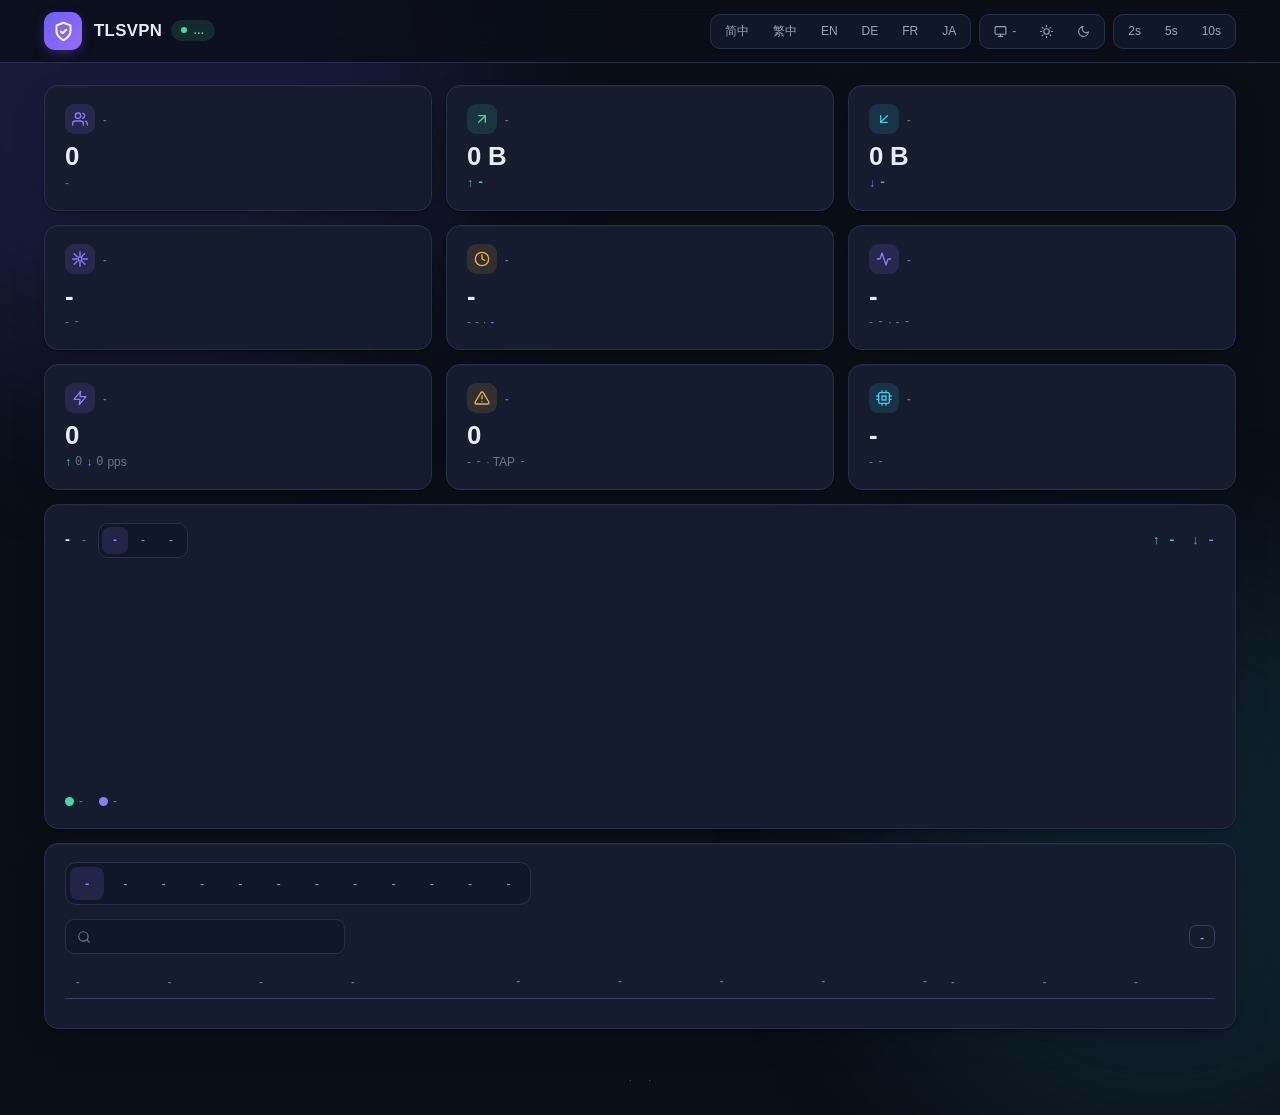
==== commit 68e96f91: "refactor(webui): centralize i18n" ====
--- a/webui/index.html
+++ b/webui/index.html
@@ -188,12 +188,13 @@
           <button class="search-clear" onclick="clearFilter('conns')" aria-label="clear">×</button>
           <span class="search-count mono" id="conn-count"></span>
         </div>
+        <span class="search-count mono" id="scheduler-summary"></span>
         <span class="spacer"></span>
         <button class="btn ghost sm" onclick="exportCSV('conns')" data-i18n="ov.export">-</button>
       </div>
       <div class="statstrip" id="conn-quality"></div>
       <div class="twrap"><table>
-        <thead><tr><th data-sort="owner" data-i18n="th.owner">-</th><th class="hide-srv" data-sort="target" data-i18n="th.target">-</th><th data-sort="remote" data-i18n="th.remote">-</th><th data-i18n="th.state">-</th><th class="num" data-sort="rtt" data-i18n="th.rtt">-</th><th class="num" data-sort="tx" data-i18n="th.tx">-</th><th class="num" data-sort="rx" data-i18n="th.rx">-</th><th class="hide-sm num" data-sort="txs" data-i18n="th.txs">-</th><th class="hide-sm num" data-sort="rxs" data-i18n="th.rxs">-</th><th class="hide-sm" data-i18n="th.sni">-</th><th class="hide-sm num" data-sort="age" data-i18n="th.age">-</th><th class="hide-sm" data-i18n="th.epoch">-</th><th class="hide-sm" data-i18n="th.enc">-</th><th class="hide-sm" data-i18n="th.fec">-</th><th class="hide-sm" data-i18n="th.brutal">-</th><th class="hide-sm" data-i18n="th.err">-</th><th data-i18n="th.ops">-</th></tr></thead>
+        <thead><tr><th data-sort="owner" data-i18n="th.owner">-</th><th class="hide-sm" data-sort="connid" data-i18n="th.connid">-</th><th class="hide-srv" data-sort="target" data-i18n="th.target">-</th><th data-sort="remote" data-i18n="th.remote">-</th><th data-i18n="th.state">-</th><th class="num" data-sort="rtt" data-i18n="th.rtt">-</th><th class="hide-sm" data-i18n="th.scheduler">-</th><th class="num" data-sort="tx" data-i18n="th.tx">-</th><th class="num" data-sort="rx" data-i18n="th.rx">-</th><th class="hide-sm num" data-sort="txs" data-i18n="th.txs">-</th><th class="hide-sm num" data-sort="rxs" data-i18n="th.rxs">-</th><th class="hide-sm" data-i18n="th.sni">-</th><th class="hide-sm num" data-sort="age" data-i18n="th.age">-</th><th class="hide-sm" data-i18n="th.epoch">-</th><th class="hide-sm" data-i18n="th.enc">-</th><th class="hide-sm" data-i18n="th.fec">-</th><th class="hide-sm" data-i18n="th.brutal">-</th><th class="hide-sm" data-i18n="th.err">-</th><th data-i18n="th.ops">-</th></tr></thead>
         <tbody id="conns-body"></tbody>
       </table></div>
       <div class="pager" id="pager-conns"></div>
@@ -424,9 +425,8 @@
   </aside>
 
 <footer><span id="footer-text"></span><span class="sep">·</span><span id="updated-at"></span><span class="sep">·</span><span id="tls-flag"></span></footer>
+<script src="i18n.js"></script>
 <script src="app.js"></script>
-<script src="zh-tw.js"></script>
 <script src="frameviz.js"></script>
-<script src="frameviz-zh-tw.js"></script>
 </body>
 </html>
--- a/webui/style.css
+++ b/webui/style.css
@@ -749,3 +749,6 @@
 .platform-summary{display:inline-flex;align-items:center;gap:8px;flex-wrap:wrap}
 .platform-icons-only{display:inline-flex;gap:4px;align-items:center;margin-top:3px}
 .platform-icons-only .platform-icon{width:15px;height:15px;flex-basis:15px}
+
+/* Adaptive multipath scheduler diagnostics */
+.sched-cell{display:flex;flex-direction:column;gap:3px;min-width:132px}.sched-cell small{white-space:nowrap;font-size:.72rem}.sched-summary{white-space:nowrap}
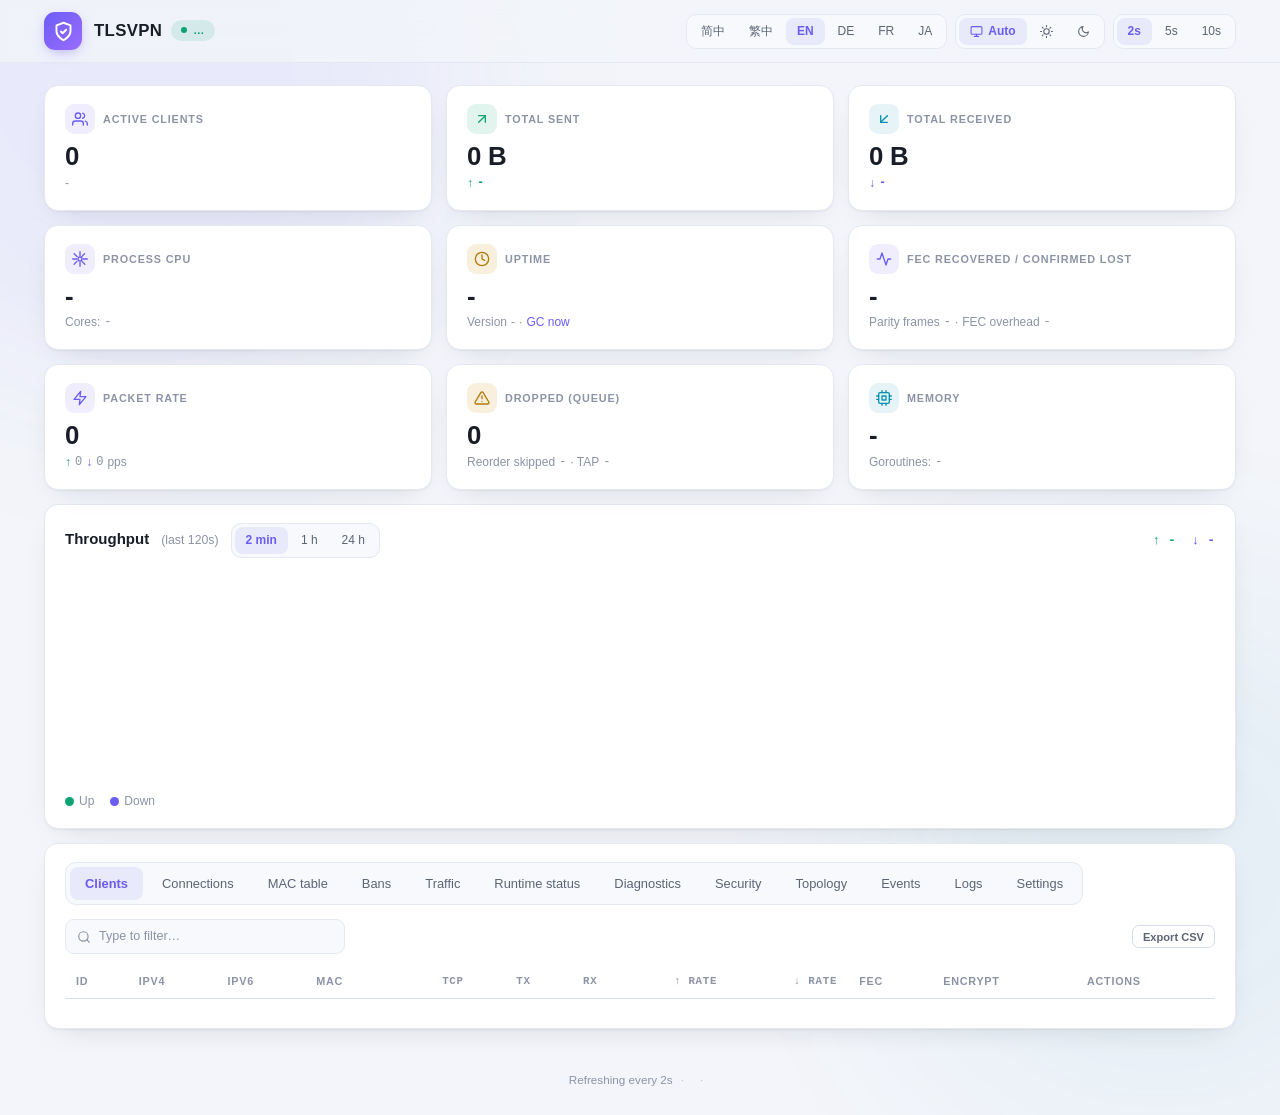
==== commit e9ffaefe: "feat(webui): move dashboard refresh entirely to SSE" ====
--- a/webui/index.html
+++ b/webui/index.html
@@ -221,7 +221,7 @@
         <input class="input" id="ban-id" data-i18n-ph="bans.id_ph" style="width:230px">
         <input class="input" id="ban-min" data-i18n-ph="bans.min_ph" style="width:170px">
         <button class="btn primary" onclick="addBan()" data-i18n="bans.add">-</button>
-        <button class="btn ghost" onclick="fetchStats()" data-i18n="bans.refresh">-</button>
+        <button class="btn ghost" onclick="window.tlsvpnStreamRestart&&window.tlsvpnStreamRestart()" data-i18n="bans.refresh">-</button>
       </div>
       <div class="twrap"><table>
         <thead><tr><th data-i18n="th.id">-</th><th data-i18n="bans.left">-</th><th data-i18n="th.ops">-</th></tr></thead>
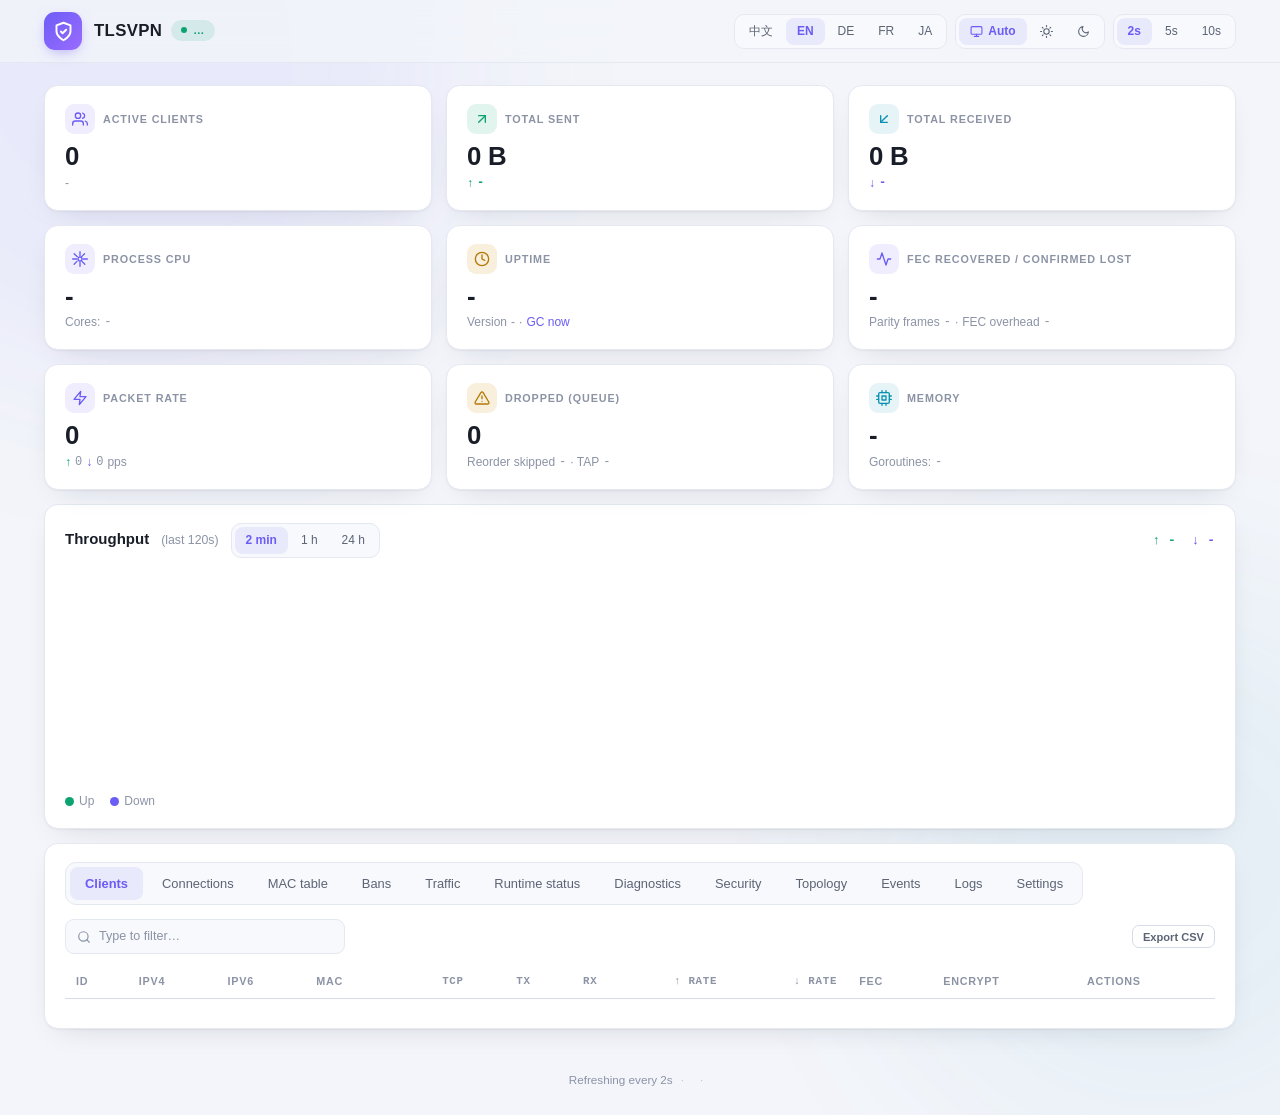
==== commit 5ce38006: "webui: sync shared assets with Go main" ====
--- a/webui/index.html
+++ b/webui/index.html
@@ -27,8 +27,7 @@
     </button>
     <div class="topctl" id="topctl">
       <div class="seg" id="lang-seg">
-        <button data-v="zh-CN" onclick="setLang('zh-CN')">简中</button>
-        <button data-v="zh-TW" onclick="setLang('zh-TW')">繁中</button>
+        <button data-v="zh-CN" onclick="setLang('zh-CN')">中文</button>
         <button data-v="en" onclick="setLang('en')">EN</button>
         <button data-v="de" onclick="setLang('de')">DE</button>
         <button data-v="fr" onclick="setLang('fr')">FR</button>
@@ -86,7 +85,7 @@
     <div class="card kpi-card">
       <div class="kpi-top"><span class="kpi-ico violet"><svg viewBox="0 0 24 24"><polyline points="22 12 18 12 15 21 9 3 6 12 2 12"/></svg></span><span class="kpi-label" data-i18n="kpi.fec">-</span></div>
       <div class="kpi-val" id="fec-kpi">-</div>
-      <div class="kpi-sub"><span data-i18n="kpi.parity">-</span> <span class="num" id="parity">-</span> · <span data-i18n="kpi.overhead">-</span> <span class="num" id="fec-overhead">-</span></div>
+      <div class="kpi-sub"><span data-i18n="kpi.parity">-</span> <span class="num" id="parity">-</span> · <span data-i18n="kpi.overhead">-</span> <span class="num" id="fec-overhead">-</span><div id="fec-state" class="dim"></div></div>
     </div>
     <div class="card kpi-card">
       <div class="kpi-top"><span class="kpi-ico violet"><svg viewBox="0 0 24 24"><polygon points="13 2 3 14 12 14 11 22 21 10 12 10 13 2"/></svg></span><span class="kpi-label" data-i18n="kpi.pps">-</span></div>
@@ -427,6 +426,5 @@
 <footer><span id="footer-text"></span><span class="sep">·</span><span id="updated-at"></span><span class="sep">·</span><span id="tls-flag"></span></footer>
 <script src="i18n.js"></script>
 <script src="app.js"></script>
-<script src="frameviz.js"></script>
 </body>
 </html>
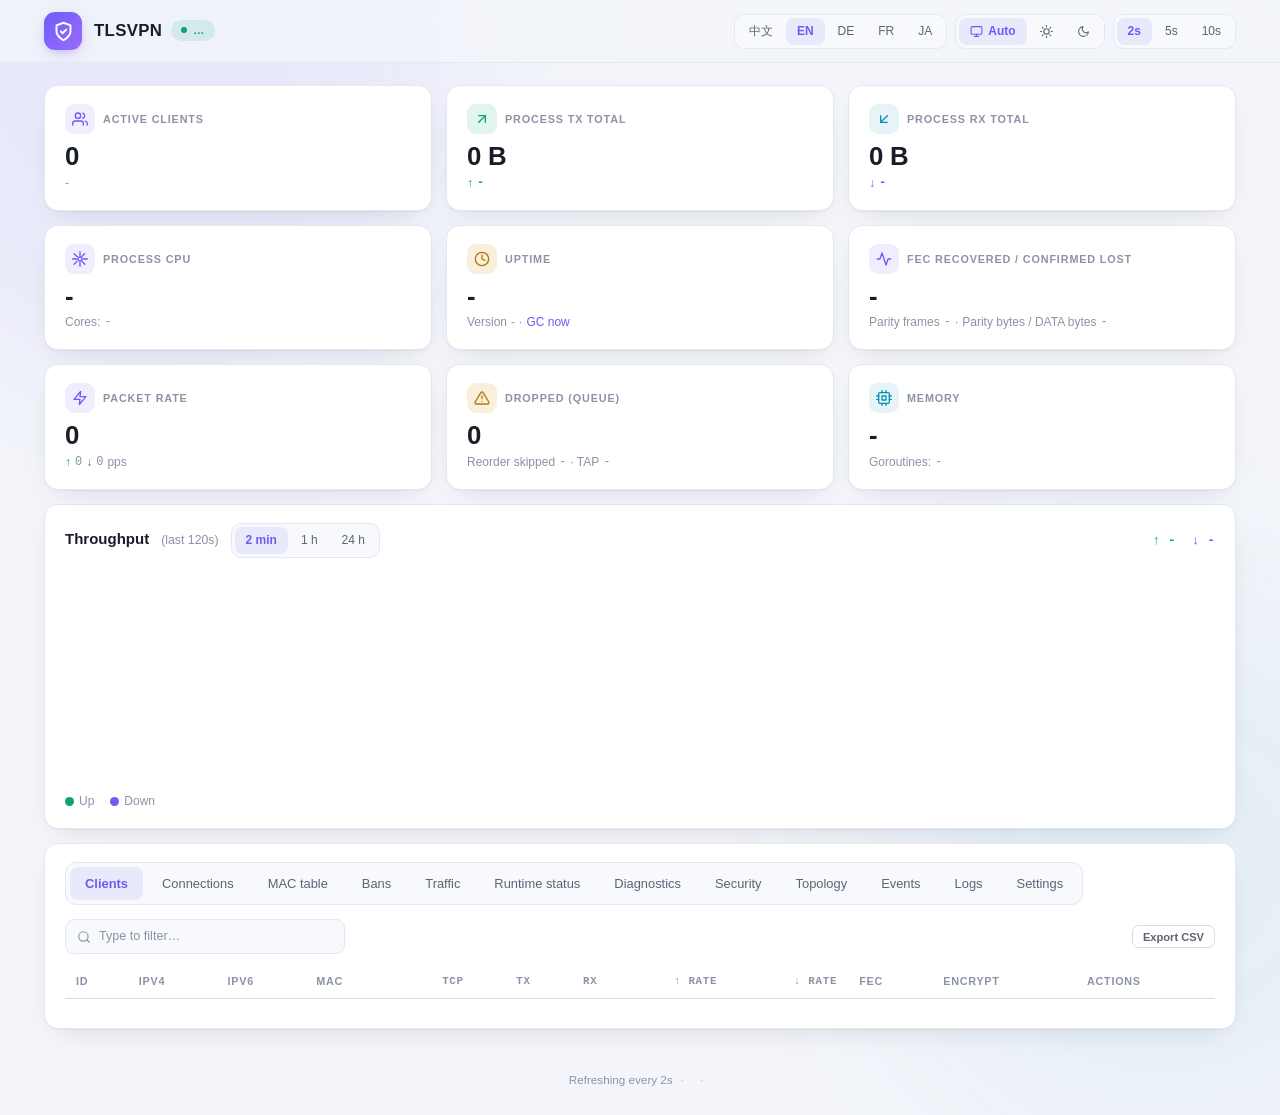
==== commit fb8d4507: "webui: align shared assets with Go main" ====
--- a/webui/index.html
+++ b/webui/index.html
@@ -426,5 +426,7 @@
 <footer><span id="footer-text"></span><span class="sep">·</span><span id="updated-at"></span><span class="sep">·</span><span id="tls-flag"></span></footer>
 <script src="i18n.js"></script>
 <script src="app.js"></script>
+<script src="diagnostics.js"></script>
+<script src="tcp.js"></script>
 </body>
 </html>
--- a/webui/style.css
+++ b/webui/style.css
@@ -751,4 +751,6 @@
 .platform-icons-only .platform-icon{width:15px;height:15px;flex-basis:15px}
 
 /* Adaptive multipath scheduler diagnostics */
+.tcp-button{white-space:nowrap}.tcp-button+small{display:block;white-space:nowrap;margin-top:4px}.tcp-dialog{width:min(900px,calc(100vw - 32px));max-height:85vh;overflow:auto;padding:20px;background:var(--card);color:var(--fg);border:1px solid var(--border2);border-radius:14px}.tcp-dialog::backdrop{background:rgba(0,0,0,.5)}.tcp-dialog .chart-head{justify-content:space-between;overflow-wrap:anywhere}.tcp-dialog h2{font-size:1rem;max-width:85%}.tcp-dialog p{font-size:.82rem;line-height:1.6;overflow-wrap:anywhere}.tcp-fields{display:grid;grid-template-columns:repeat(2,minmax(0,1fr));gap:8px}.tcp-field{padding:8px;border-bottom:1px solid var(--border);display:flex;flex-direction:column;gap:4px;overflow-wrap:anywhere}.tcp-field span{color:var(--muted);font-size:.78rem}.tcp-field strong{font-size:.85rem;font-weight:500}@media(max-width:600px){.tcp-fields{grid-template-columns:1fr}}
+.diagnostic-section{margin-top:16px}.diagnostic-section select{max-width:240px;padding:6px;background:var(--card);color:var(--fg);border:1px solid var(--border2);border-radius:6px}.diagnostic-section p{font-size:.8rem;line-height:1.5}.diagnostic-grid{display:grid;grid-template-columns:repeat(2,minmax(0,1fr));gap:16px}.diagnostic-card{min-width:0;padding:12px;border:1px solid var(--border2);border-radius:10px}.diagnostic-card h3{margin:0 0 10px;font-size:.95rem}.diagnostic-card canvas{display:block;width:100%;height:150px;touch-action:pan-y}.diagnostic-legend{flex-wrap:wrap;gap:8px;font-size:.72rem;margin:6px 0 12px}.diagnostic-legend span{overflow-wrap:anywhere}@media(max-width:800px){.diagnostic-grid{grid-template-columns:1fr}.diagnostic-section .chart-head{flex-wrap:wrap}.diagnostic-section select{max-width:180px}}
 .sched-cell{display:flex;flex-direction:column;gap:3px;min-width:132px}.sched-cell small{white-space:nowrap;font-size:.72rem}.sched-summary{white-space:nowrap}
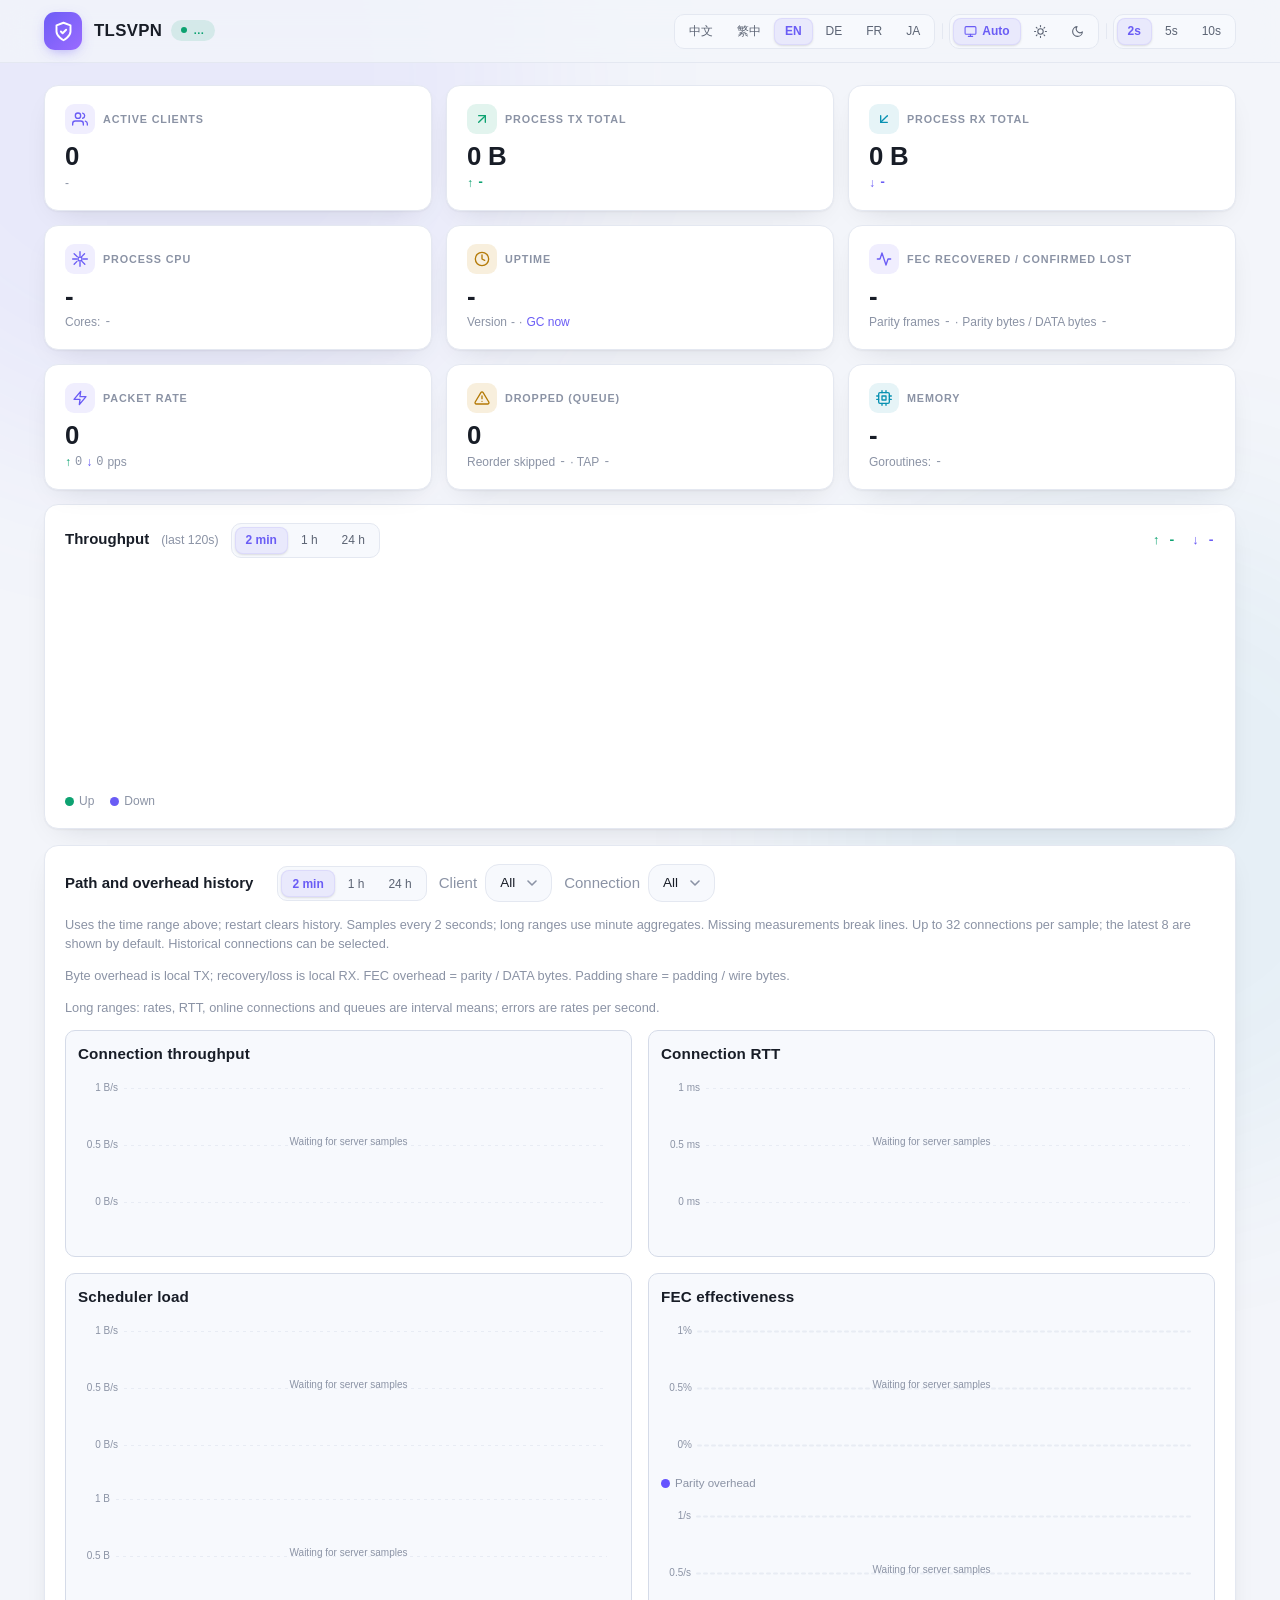
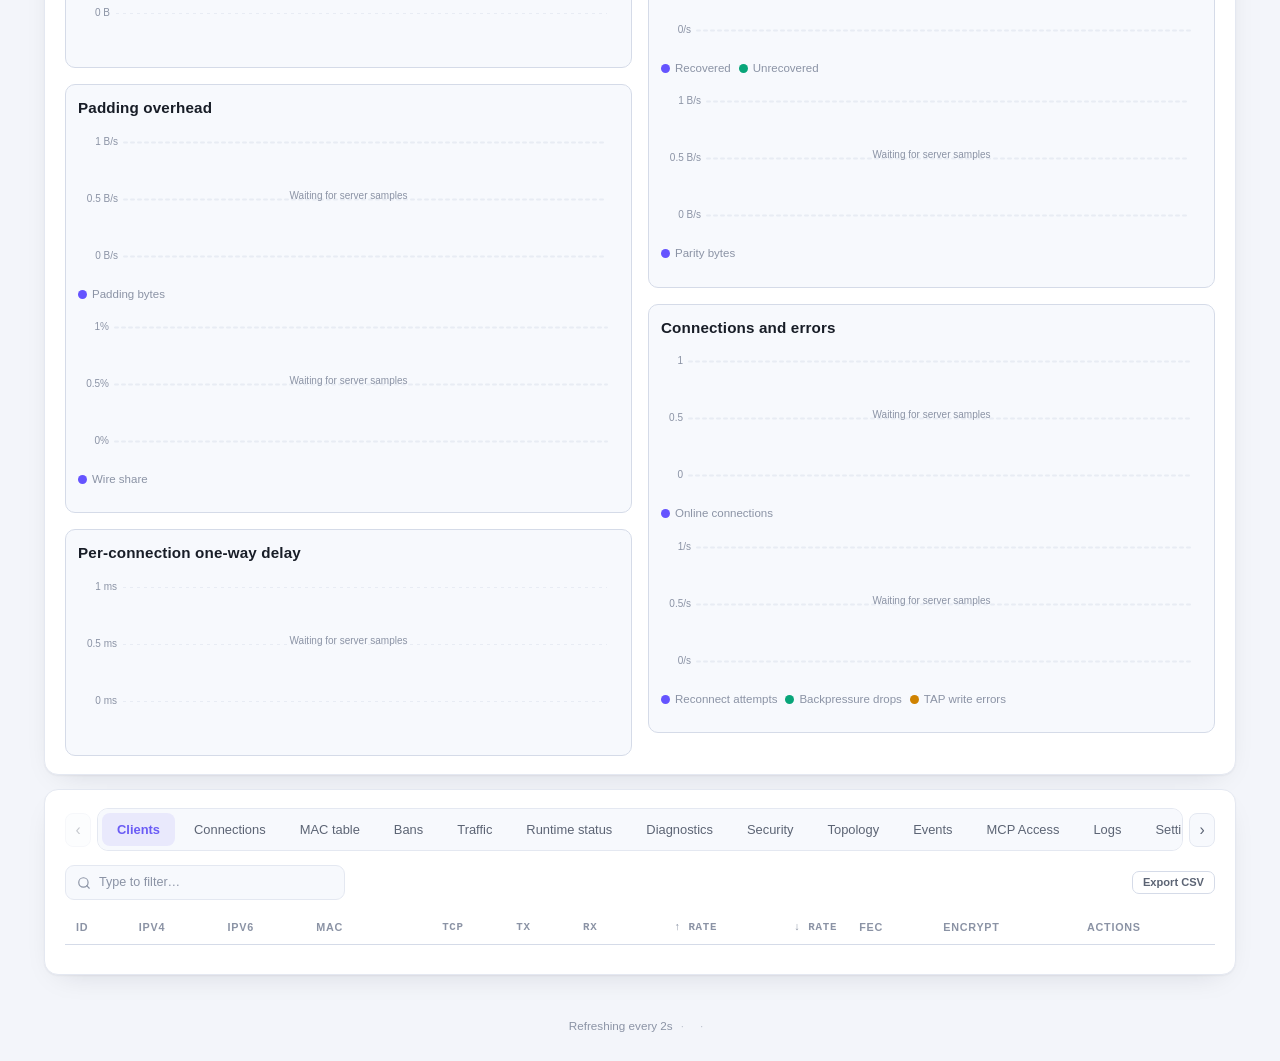
==== commit 735801d4: "feat(sched,webui,e2e): sync Go tlsvpn b839dc9..d6608b0 — 容量加权 WFQ、健康罚时、保存目标态、webui 全量对齐 Scheduler / " ====
--- a/webui/index.html
+++ b/webui/index.html
@@ -28,6 +28,7 @@
     <div class="topctl" id="topctl">
       <div class="seg" id="lang-seg">
         <button data-v="zh-CN" onclick="setLang('zh-CN')">中文</button>
+        <button data-v="zh-TW" onclick="setLang('zh-TW')">繁中</button>
         <button data-v="en" onclick="setLang('en')">EN</button>
         <button data-v="de" onclick="setLang('de')">DE</button>
         <button data-v="fr" onclick="setLang('fr')">FR</button>
@@ -146,26 +147,32 @@
   </section>
 
   <section class="card">
-    <div class="tabs" id="tabs">
-      <button class="on" data-pane="clients" data-i18n="tab.clients">-</button>
-      <button data-pane="conns" data-i18n="tab.conns">-</button>
-      <button data-pane="macs" data-i18n="tab.macs">-</button>
-      <button data-pane="bans" data-i18n="tab.bans">-</button>
-      <button data-pane="traffic" data-i18n="tab.traffic">-</button>
-      <button data-pane="status" data-i18n="tab.status">-</button>
-      <button data-pane="diag" data-i18n="tab.diag">-</button>
-      <button data-pane="sec" data-i18n="tab.sc">-</button>
-      <button data-pane="topo" data-i18n="tab.tp">-</button>
-      <button data-pane="events" data-i18n="tab.ev">-</button>
-      <button data-pane="logs" data-i18n="tab.logs">-</button>
-      <button data-pane="settings" data-i18n="tab.settings">-</button>
+    <div class="tabs-nav">
+      <button class="tab-arrow" id="tab-prev" type="button" data-i18n-title="tab.prev" aria-hidden="true" tabindex="-1">‹</button>
+      <div class="tabs" id="tabs">
+        <i class="tab-ind" id="tab-ind" aria-hidden="true"></i>
+        <button class="on" data-pane="clients" data-i18n="tab.clients">-</button>
+        <button data-pane="conns" data-i18n="tab.conns">-</button>
+        <button data-pane="macs" data-srv="1" data-i18n="tab.macs">-</button>
+        <button data-pane="bans" data-srv="1" data-i18n="tab.bans">-</button>
+        <button data-pane="traffic" data-i18n="tab.traffic">-</button>
+        <button data-pane="status" data-i18n="tab.status">-</button>
+        <button data-pane="diag" data-i18n="tab.diag">-</button>
+        <button data-pane="sec" data-i18n="tab.sc">-</button>
+        <button data-pane="topo" data-i18n="tab.tp">-</button>
+        <button data-pane="events" data-i18n="tab.ev">-</button>
+        <button data-pane="mcp" data-i18n="tab.mcp">-</button>
+        <button data-pane="logs" data-i18n="tab.logs">-</button>
+        <button data-pane="settings" data-i18n="tab.settings">-</button>
+      </div>
+      <button class="tab-arrow" id="tab-next" type="button" data-i18n-title="tab.next" aria-hidden="true" tabindex="-1">›</button>
     </div>
 
     <div class="pane on" id="pane-clients">
       <div class="toolbar">
         <div class="search" id="search-clients" data-i18n-title="filter_tip">
           <svg viewBox="0 0 24 24"><circle cx="11" cy="11" r="8"/><line x1="21" y1="21" x2="16.65" y2="16.65"/></svg>
-          <input class="search-input" id="client-filter" data-i18n-ph="filter_ph">
+          <input class="search-input" data-i18n-ph="filter_ph">
           <button class="search-clear" onclick="clearFilter('clients')" aria-label="clear">×</button>
           <span class="search-count mono" id="client-count"></span>
         </div>
@@ -183,7 +190,7 @@
       <div class="toolbar">
         <div class="search" id="search-conns" data-i18n-title="filter_tip">
           <svg viewBox="0 0 24 24"><circle cx="11" cy="11" r="8"/><line x1="21" y1="21" x2="16.65" y2="16.65"/></svg>
-          <input class="search-input" id="conn-filter" data-i18n-ph="filter_ph">
+          <input class="search-input" data-i18n-ph="filter_ph">
           <button class="search-clear" onclick="clearFilter('conns')" aria-label="clear">×</button>
           <span class="search-count mono" id="conn-count"></span>
         </div>
@@ -192,8 +199,9 @@
         <button class="btn ghost sm" onclick="exportCSV('conns')" data-i18n="ov.export">-</button>
       </div>
       <div class="statstrip" id="conn-quality"></div>
+      <div id="sched-log"></div>
       <div class="twrap"><table>
-        <thead><tr><th data-sort="owner" data-i18n="th.owner">-</th><th class="hide-sm" data-sort="connid" data-i18n="th.connid">-</th><th class="hide-srv" data-sort="target" data-i18n="th.target">-</th><th data-sort="remote" data-i18n="th.remote">-</th><th data-i18n="th.state">-</th><th class="num" data-sort="rtt" data-i18n="th.rtt">-</th><th class="hide-sm" data-i18n="th.scheduler">-</th><th class="num" data-sort="tx" data-i18n="th.tx">-</th><th class="num" data-sort="rx" data-i18n="th.rx">-</th><th class="hide-sm num" data-sort="txs" data-i18n="th.txs">-</th><th class="hide-sm num" data-sort="rxs" data-i18n="th.rxs">-</th><th class="hide-sm" data-i18n="th.sni">-</th><th class="hide-sm num" data-sort="age" data-i18n="th.age">-</th><th class="hide-sm" data-i18n="th.epoch">-</th><th class="hide-sm" data-i18n="th.enc">-</th><th class="hide-sm" data-i18n="th.fec">-</th><th class="hide-sm" data-i18n="th.brutal">-</th><th class="hide-sm" data-i18n="th.err">-</th><th data-i18n="th.ops">-</th></tr></thead>
+        <thead><tr><th data-sort="owner" data-i18n="th.owner">-</th><th data-sort="connid" data-i18n="th.connid">-</th><th class="hide-srv" data-sort="target" data-i18n="th.target">-</th><th class="hide-srv" data-sort="serverSeen" data-i18n="th.serverSeen">-</th><th data-sort="remote" data-i18n="th.remote">-</th><th data-i18n="th.state">-</th><th class="num" data-sort="rtt" data-i18n="th.rtt">-</th><th data-i18n="th.scheduler">-</th><th class="num" data-sort="tx" data-i18n="th.tx">-</th><th class="num" data-sort="rx" data-i18n="th.rx">-</th><th class="num" data-sort="txs" data-i18n="th.txs">-</th><th class="num" data-sort="rxs" data-i18n="th.rxs">-</th><th class="hide-sm" data-i18n="th.sni">-</th><th class="hide-sm" data-i18n="th.cert">-</th><th class="num" data-sort="age" data-i18n="th.age">-</th><th class="hide-sm" data-i18n="th.epoch">-</th><th class="hide-sm" data-i18n="th.enc">-</th><th class="hide-sm" data-i18n="th.fec">-</th><th class="hide-sm" data-i18n="th.brutal">-</th><th class="hide-sm" data-i18n="th.err">-</th><th data-i18n="th.ops">-</th><th class="num hide-sm" data-sort="retries" data-i18n="th.retries">-</th></tr></thead>
         <tbody id="conns-body"></tbody>
       </table></div>
       <div class="pager" id="pager-conns"></div>
@@ -203,7 +211,7 @@
       <div class="toolbar">
         <div class="search" id="search-macs" data-i18n-title="filter_tip">
           <svg viewBox="0 0 24 24"><circle cx="11" cy="11" r="8"/><line x1="21" y1="21" x2="16.65" y2="16.65"/></svg>
-          <input class="search-input" id="mac-filter" data-i18n-ph="filter_ph">
+          <input class="search-input" data-i18n-ph="filter_ph">
           <button class="search-clear" onclick="clearFilter('macs')" aria-label="clear">×</button>
           <span class="search-count mono" id="mac-count"></span>
         </div>
@@ -397,6 +405,23 @@
       <div id="logbox" class="term"></div>
     </div>
 
+    <!-- 近期 MCP 访问日志：独立面板（独立内存环形缓冲 mcp_access，不混入
+         通用事件/日志面板）。SSE 通道经 mcp_logs frame 增量推送，?after 续传 -->
+    <div class="pane" id="pane-mcp">
+      <div class="toolbar">
+        <div class="search" style="width:230px">
+          <svg viewBox="0 0 24 24"><circle cx="11" cy="11" r="8"/><line x1="21" y1="21" x2="16.65" y2="16.65"/></svg>
+          <input class="search-input" id="mcp-filter" data-i18n-ph="filter_ph">
+          <button class="search-clear" id="mcp-filter-clear" aria-label="clear">×</button>
+          <span class="search-count mono" id="mcp-count"></span>
+        </div>
+        <span class="spacer"></span>
+        <button class="btn ghost sm" onclick="clearMcpLog()" data-i18n="logs.clear">-</button>
+        <button class="btn ghost sm" onclick="downloadMcpLog()" data-i18n="logs.download">-</button>
+      </div>
+      <div id="mcpbox" class="term"></div>
+    </div>
+
     <div class="pane" id="pane-settings">
       <div class="toolbar">
         <span class="status-txt" style="flex:1" data-i18n="set.hint">-</span>
--- a/webui/style.css
+++ b/webui/style.css
@@ -12,7 +12,7 @@
   --off:#39415a; --offfg:#8b93a7;
   --grad:linear-gradient(135deg,#6d5df6 0%,#9a6bff 100%);
   --shadow:0 1px 2px rgba(0,0,0,.35),0 10px 30px -14px rgba(0,0,0,.55);
-  --glow1:rgba(109,93,246,.16); --glow2:rgba(56,207,232,.10);
+  --glow1:rgba(109,93,246,.22); --glow2:rgba(56,207,232,.14);
 }
 :root[data-theme=light]{
   --bg:#f3f5fa; --card:#ffffff; --card2:#f7f9fd; --term:#f8fafd;
@@ -37,8 +37,8 @@
   -webkit-font-smoothing:antialiased;
 }
 body::before,body::after{content:""; position:fixed; z-index:-1; border-radius:50%; filter:blur(90px); pointer-events:none}
-body::before{width:640px;height:640px;left:-180px;top:-260px;background:var(--glow1)}
-body::after{width:560px;height:560px;right:-160px;bottom:-240px;background:var(--glow2)}
+body::before{width:760px;height:760px;left:-220px;top:-300px;background:var(--glow1)}
+body::after{width:680px;height:680px;right:-200px;bottom:-280px;background:var(--glow2)}
 .mono,code{font-family:ui-monospace,"Cascadia Mono",Consolas,"SF Mono",Menlo,monospace;font-variant-numeric:tabular-nums}
 .dim{color:var(--sub)}
 
@@ -66,7 +66,13 @@
 @keyframes pulse{0%,100%{opacity:1}50%{opacity:.35}}
 .chip.mode{background:var(--up-soft);color:var(--up)}
 .chip.mode.client{background:var(--cyan-soft);color:var(--cyan)}
-.topctl{margin-left:auto;display:flex;gap:8px;align-items:center;flex-wrap:wrap}
+.topctl{margin-left:auto;display:flex;gap:10px;align-items:center;flex-wrap:wrap}
+/* 三段控件（语言/主题/刷新）之间加细分隔，让分组清晰、右侧不再是一团按钮 */
+.topctl .seg+.seg{margin-left:4px;position:relative}
+.topctl .seg+.seg::before{
+  content:"";position:absolute;left:-8px;top:50%;transform:translateY(-50%);
+  width:1px;height:16px;background:var(--border);border-radius:1px;
+}
 /* 窄屏收纳：三段控件折进右上角可展开菜单，不再把顶栏撑成三行 */
 .menu-btn{
   margin-left:auto;display:none;align-items:center;justify-content:center;
@@ -79,27 +85,36 @@
 .seg{display:inline-flex;background:var(--card2);border:1px solid var(--border);border-radius:10px;padding:3px;gap:2px}
 .seg button{
   border:none;background:transparent;color:var(--muted);font:inherit;font-size:.8em;
-  padding:4.5px 11px;border-radius:8px;cursor:pointer;transition:all .15s ease;white-space:nowrap;
+  padding:4.5px 11px;border-radius:8px;cursor:pointer;transition:all .18s ease;white-space:nowrap;
   display:inline-flex;align-items:center;gap:5px;
 }
 .seg button:hover{color:var(--fg)}
-.seg button.on{background:var(--accent-soft);color:var(--accent);font-weight:600}
+.seg button.on{background:var(--accent-soft);color:var(--accent);font-weight:600;
+  box-shadow:inset 0 0 0 1px var(--accent-soft),0 1px 3px -1px rgba(0,0,0,.25)}
 .seg svg{width:13px;height:13px;stroke:currentColor;fill:none;stroke-width:2;stroke-linecap:round;stroke-linejoin:round}
 
 /* ---------- 布局与卡片 ---------- */
 .wrap{max-width:1240px;margin:0 auto;padding:22px 24px 10px}
 .card{background:var(--card);border:1px solid var(--border);border-radius:14px;box-shadow:var(--shadow),inset 0 1px 0 rgba(255,255,255,.03);padding:18px 20px;margin-bottom:14px}
 .kpis{display:grid;grid-template-columns:repeat(auto-fit,minmax(min(340px,100%),1fr));gap:14px;margin-bottom:14px}
-.kpi-card{display:flex;flex-direction:column;gap:2px;margin-bottom:0;transition:border-color .15s ease}
-.kpi-card:hover{border-color:var(--border2)}
+.kpi-card{display:flex;flex-direction:column;gap:2px;margin-bottom:0;
+  transition:border-color .18s ease,box-shadow .18s ease,transform .18s ease}
+.kpi-card:hover{border-color:var(--border2);transform:translateY(-2px);
+  box-shadow:var(--shadow),0 12px 28px -18px rgba(0,0,0,.5)}
+:root[data-theme=light] .kpi-card:hover{box-shadow:var(--shadow),0 12px 28px -20px rgba(16,24,40,.22)}
 /* 可点击 KPI 卡：流量卡直达流量页，丢帧卡直达日志页 */
 .kpi-link{cursor:pointer}
-.kpi-link:hover{border-color:var(--accent);box-shadow:var(--shadow),0 0 0 1px var(--accent-soft)}
+.kpi-link:hover{border-color:var(--accent);transform:translateY(-2px);
+  box-shadow:var(--shadow),0 0 0 1px var(--accent-soft),0 12px 28px -18px rgba(0,0,0,.5)}
+:root[data-theme=light] .kpi-link:hover{box-shadow:var(--shadow),0 0 0 1px var(--accent-soft),0 12px 28px -20px rgba(16,24,40,.22)}
 .kpi-link .kpi-go{margin-left:auto;color:var(--sub);opacity:0;transform:translateX(-4px);transition:opacity .15s ease,transform .15s ease;flex:none}
 .kpi-link:hover .kpi-go{opacity:1;transform:none;color:var(--accent)}
 .kpi-go svg{width:14px;height:14px;fill:none;stroke:currentColor;stroke-width:2;stroke-linecap:round;stroke-linejoin:round;display:block}
 .kpi-top{display:flex;align-items:center;gap:8px;margin-bottom:6px}
-.kpi-ico{width:30px;height:30px;border-radius:9px;flex:none;display:flex;align-items:center;justify-content:center}
+.kpi-ico{width:30px;height:30px;border-radius:9px;flex:none;display:flex;align-items:center;justify-content:center;
+  transition:transform .18s ease,box-shadow .18s ease}
+.kpi-card:hover .kpi-ico{transform:scale(1.06)}
+.kpi-link:hover .kpi-ico{box-shadow:0 4px 12px -4px rgba(109,93,246,.45)}
 .kpi-ico svg{width:16px;height:16px;fill:none;stroke-width:2;stroke-linecap:round;stroke-linejoin:round}
 .kpi-ico.violet{background:var(--accent-soft)} .kpi-ico.violet svg{stroke:var(--accent)}
 .kpi-ico.green{background:var(--up-soft)}     .kpi-ico.green svg{stroke:var(--up)}
@@ -127,14 +142,35 @@
 #chart,#traffic-chart{cursor:crosshair;touch-action:pan-y}
 
 /* ---------- 标签页 ---------- */
-.tabs{display:flex;gap:4px;background:var(--card2);border:1px solid var(--border);border-radius:11px;padding:4px;width:fit-content;max-width:100%;overflow-x:auto;scrollbar-width:none;margin-bottom:14px}
+/* 窄屏 13 个标签溢出时，两侧箭头让用户能明确点击横向滚动（原实现仅靠被隐藏的
+   滚动条，溢出部分无从发现/操作）。.tabs-nav 是布局主体：fit-content 使不溢出时
+   紧凑，max-width:100% 在溢出时压到可用宽度，.tabs 在其中收缩并滚动。 */
+.tabs-nav{display:flex;align-items:center;gap:6px;width:fit-content;max-width:100%;margin-bottom:14px}
+.tabs-nav .tabs{flex:1 1 auto;min-width:0;margin-bottom:0}
+.tab-arrow{
+  flex:none;width:26px;height:34px;display:flex;align-items:center;justify-content:center;
+  border:1px solid var(--border);background:var(--card2);color:var(--muted);
+  border-radius:8px;cursor:pointer;font:inherit;font-size:1.05em;line-height:1;
+  padding:0;transition:color .15s ease,border-color .15s ease,opacity .15s ease;user-select:none;
+}
+.tab-arrow:hover:not(:disabled){color:var(--accent);border-color:var(--accent)}
+.tab-arrow:disabled{opacity:.35;cursor:default}
+.tabs{position:relative;display:flex;gap:4px;background:var(--card2);border:1px solid var(--border);border-radius:11px;padding:4px;overflow-x:auto;scrollbar-width:none}
 .tabs::-webkit-scrollbar{display:none}
 .tabs button{
   border:none;background:transparent;color:var(--muted);font:inherit;font-size:.86em;
   padding:7px 15px;border-radius:8px;cursor:pointer;transition:all .15s ease;white-space:nowrap;flex:none;
 }
 .tabs button:hover{color:var(--fg)}
-.tabs button.on{background:var(--accent-soft);color:var(--accent);font-weight:650}
+.tabs button.on{color:var(--accent);font-weight:650}
+/* 滑动指示条：跟随激活标签的胶囊高亮，切换时平滑滑到新位置。
+   用独立元素承载背景，避免按钮自身背景在滑动时出现两处同时亮起。 */
+.tab-ind{
+  position:absolute;left:4px;top:4px;bottom:4px;width:0;pointer-events:none;
+  background:var(--accent-soft);border-radius:8px;opacity:0;
+  transition:left .22s cubic-bezier(.4,0,.2,1),width .22s cubic-bezier(.4,0,.2,1),opacity .15s ease;
+}
+.tabs.ind-on .tab-ind{opacity:1}
 .pane{display:none}
 .pane.on{display:block;animation:fadein .18s ease}
 @keyframes fadein{from{opacity:0;transform:translateY(3px)}to{opacity:1;transform:none}}
@@ -169,8 +205,11 @@
    选中项写回 select.value 再派一次 change，各处 onchange 调用方不用改 */
 .dl{position:relative;display:inline-flex;align-items:center;max-width:100%}
 .dl-native{
-  position:absolute;width:1px;height:1px;margin:0;padding:0;border:0;
-  opacity:0;visibility:hidden;overflow:hidden;pointer-events:none;
+  /* 移动端上 visibility:hidden/opacity:0 的 <select> 仍可能被系统原生 picker
+     触摸激活（iOS/Android 对 form 控件有绕过 pointer-events 的触摸处理）。
+     display:none 把它从渲染树彻底移除，任何端都不会再弹原生列表；
+     select 仍留在 DOM 里当唯一取值来源，JS 读 value/options 不受影响。 */
+  display:none;
 }
 .dl-btn{
   position:relative;display:inline-flex;align-items:center;gap:8px;min-width:0;
@@ -547,6 +586,9 @@
 .dc-conn-top{display:flex;align-items:center;gap:9px;flex-wrap:wrap}
 .dc-conn-top .mono{font-size:.86em;word-break:break-all;overflow-wrap:anywhere}
 .dc-conn-rtt{font-size:.8em;color:var(--muted);font-family:ui-monospace,"Cascadia Mono",Consolas,monospace}
+/* 连接表"去/回"列：跨路径探针收敛后显示 fwd/ret 单向时延。方向明显不对称时
+   整格染成轻微琥珀色，一眼看出该走哪个方向；hover 看全量（含 roundtrip RTT）。 */
+td.rtt-asym{background:var(--warn-soft);color:var(--warn)}
 .dc-conn-rate{
   margin-left:auto;font-size:.8em;color:var(--sub);
   font-variant-numeric:tabular-nums;white-space:nowrap;
@@ -555,6 +597,12 @@
 .dc-conn-k{font-size:.78em;color:var(--sub);white-space:nowrap}
 .dc-conn-sni{margin-top:7px;font-size:.8em;color:var(--sub);overflow-wrap:anywhere}
 .dc-conn-err{margin-top:7px;font-size:.8em;color:var(--err);overflow-wrap:anywhere}
+.dc-conn-sched{margin-top:7px}
+.dc-conn-sched .sched-log summary{cursor:pointer;font-size:.78rem;color:var(--sub)}
+.dc-conn-sched .sched-log[open] summary{color:var(--fg)}
+.dc-conn-sched .slog-row{display:flex;align-items:center;gap:8px;padding:2px 0;border-top:1px solid var(--border)}
+.dc-conn-sched .slog-row:first-of-type{border-top:0}
+.dc-conn-sched .slog-row small{white-space:nowrap}
 .dc-empty{color:var(--sub);font-size:.84em;text-align:center;padding:14px 0}
 
 @media (max-width:720px){
@@ -752,5 +800,26 @@
 
 /* Adaptive multipath scheduler diagnostics */
 .tcp-button{white-space:nowrap}.tcp-button+small{display:block;white-space:nowrap;margin-top:4px}.tcp-dialog{width:min(900px,calc(100vw - 32px));max-height:85vh;overflow:auto;padding:20px;background:var(--card);color:var(--fg);border:1px solid var(--border2);border-radius:14px}.tcp-dialog::backdrop{background:rgba(0,0,0,.5)}.tcp-dialog .chart-head{justify-content:space-between;overflow-wrap:anywhere}.tcp-dialog h2{font-size:1rem;max-width:85%}.tcp-dialog p{font-size:.82rem;line-height:1.6;overflow-wrap:anywhere}.tcp-fields{display:grid;grid-template-columns:repeat(2,minmax(0,1fr));gap:8px}.tcp-field{padding:8px;border-bottom:1px solid var(--border);display:flex;flex-direction:column;gap:4px;overflow-wrap:anywhere}.tcp-field span{color:var(--muted);font-size:.78rem}.tcp-field strong{font-size:.85rem;font-weight:500}@media(max-width:600px){.tcp-fields{grid-template-columns:1fr}}
-.diagnostic-section{margin-top:16px}.diagnostic-section select{max-width:240px;padding:6px;background:var(--card);color:var(--fg);border:1px solid var(--border2);border-radius:6px}.diagnostic-section p{font-size:.8rem;line-height:1.5}.diagnostic-grid{display:grid;grid-template-columns:repeat(2,minmax(0,1fr));gap:16px}.diagnostic-card{min-width:0;padding:12px;border:1px solid var(--border2);border-radius:10px}.diagnostic-card h3{margin:0 0 10px;font-size:.95rem}.diagnostic-card canvas{display:block;width:100%;height:150px;touch-action:pan-y}.diagnostic-legend{flex-wrap:wrap;gap:8px;font-size:.72rem;margin:6px 0 12px}.diagnostic-legend span{overflow-wrap:anywhere}@media(max-width:800px){.diagnostic-grid{grid-template-columns:1fr}.diagnostic-section .chart-head{flex-wrap:wrap}.diagnostic-section select{max-width:180px}}
+.diagnostic-section{margin-top:16px}.diagnostic-section select{max-width:240px;padding:6px;background:var(--card);color:var(--fg);border:1px solid var(--border2);border-radius:6px}.diagnostic-section p{font-size:.8rem;line-height:1.5}.diagnostic-grid{display:grid;grid-template-columns:repeat(2,minmax(0,1fr));gap:16px;align-items:start}.diagnostic-col{min-width:0;display:flex;flex-direction:column;gap:16px}.diagnostic-card{min-width:0;padding:12px;border:1px solid var(--border2);border-radius:10px;background:var(--card2);transition:border-color .15s ease,box-shadow .15s ease}.diagnostic-card:hover{border-color:var(--accent);box-shadow:0 8px 20px -12px rgba(0,0,0,.5)}.diagnostic-card h3{margin:0 0 10px;font-size:.95rem;color:var(--fg);font-weight:600;letter-spacing:.01em}.diagnostic-card canvas{display:block;width:100%;height:150px;touch-action:pan-y}.diagnostic-legend{flex-wrap:wrap;gap:8px;font-size:.72rem;margin:6px 0 12px}.diagnostic-legend span{overflow-wrap:anywhere}@media(max-width:800px){.diagnostic-grid{grid-template-columns:1fr}.diagnostic-section .chart-head{flex-wrap:wrap}.diagnostic-section select{max-width:180px}}
 .sched-cell{display:flex;flex-direction:column;gap:3px;min-width:132px}.sched-cell small{white-space:nowrap;font-size:.72rem}.sched-summary{white-space:nowrap}
+.sched-log{margin:8px 0 2px}.sched-log summary{cursor:pointer;font-size:.78rem;color:var(--muted)}.sched-log[open] summary{color:var(--fg)}.sched-log .slog-row{display:flex;align-items:center;gap:8px;padding:3px 0;border-top:1px solid var(--border)}.sched-log .slog-row:first-of-type{border-top:0}.sched-log .slog-row small{white-space:nowrap}
+
+/* Shared custom dropdown appearance for every selector. */
+.dl-btn{border-radius:14px;padding:8px 14px;gap:12px;background:var(--card2)}
+.dl-btn.on{background:var(--accent-soft);border-color:var(--accent)}
+.dl-btn[aria-disabled=true]{opacity:.45;cursor:not-allowed}
+.dl-menu{border-radius:16px;padding:8px;box-sizing:border-box;min-width:min(100%,90px)}
+.dl-opt{border-radius:11px;padding:9px 32px 9px 12px;min-width:0}
+.dl-opt.on{background:var(--accent-soft)}
+.dl-tx{min-width:0}
+.diagnostic-section .chart-head>label{display:flex;align-items:center;gap:8px;min-width:0;color:var(--sub)}
+.diagnostic-section .dl{max-width:260px}
+.dl-menu.on{transform:none}
+
+/* 调度器当前选中的活跃路径：行级高亮 + 首列强调条。td 背景覆盖 tr 的
+   hover 底色（选择器同特异性、文件序在后），保证 hover 下高亮不丢。 */
+tbody tr.row-active td{background:var(--up-soft)}
+tbody tr.row-active td:first-child{box-shadow:inset 3px 0 0 var(--up)}
+
+/* 对端调度器选中标识（0x07 active-paths 位图，青色与本端绿色区分） */
+.b-peer{background:var(--cyan-soft);color:var(--cyan)}
